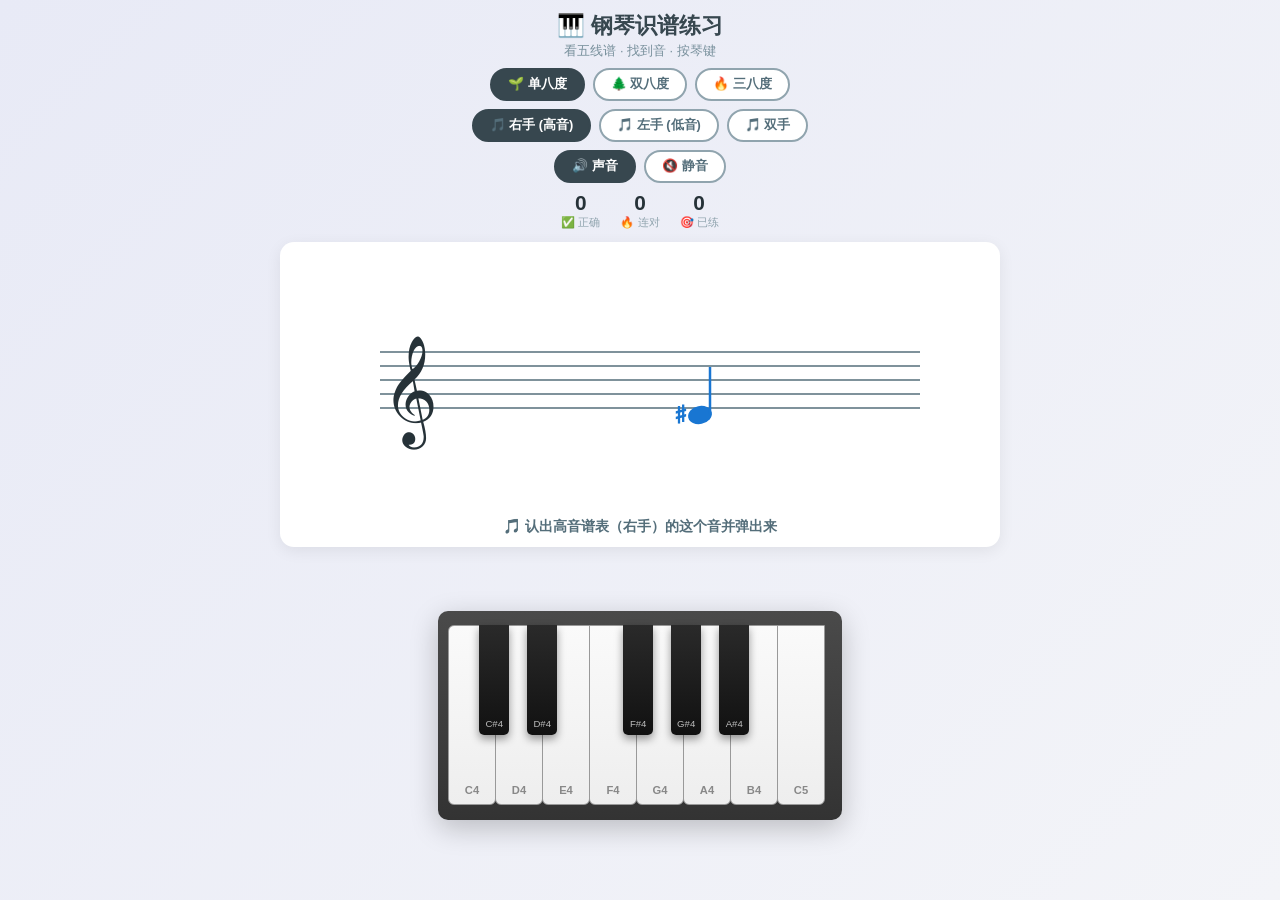
==== index.html @ 2fe7786b "第一版本" ====
<!DOCTYPE html>
<html lang="zh-CN">
<head>
<meta charset="UTF-8">
<meta name="viewport" content="width=device-width, initial-scale=1.0">
<title>🎹 钢琴识谱练习</title>
<link rel="stylesheet" href="css/style.css">
</head>
<body>

<h1>🎹 钢琴识谱练习</h1>
<p class="sub">看五线谱 · 找到音 · 按琴键</p>

<!-- 难度切换 (Difficulty control) -->
<div class="rb" id="DiffBox">
  <button data-d="easy" class="on">🌱 单八度</button>
  <button data-d="med">🌲 双八度</button>
  <button data-d="hard">🔥 三八度</button>
</div>

<!-- 菜单切换 (Modules control) -->
<div class="rb" id="RB">
  <button data-r="rh" class="on">🎵 右手 (高音)</button>
  <button data-r="lh">🎵 左手 (低音)</button>
  <button data-r="both">🎵 双手</button>
</div>

<!-- 声音开关 (Sound control) -->
<div class="rb" id="SoundBox">
  <button data-s="on" class="on">🔊 声音</button>
  <button data-s="off">🔇 静音</button>
</div>

<!-- 分数面板 (Score board) -->
<div class="sc">
  <div><div class="v" id="sOk">0</div><div class="l">✅ 正确</div></div>
  <div><div class="v" id="sSt">0</div><div class="l">🔥 连对</div></div>
  <div><div class="v" id="sAl">0</div><div class="l">🎯 已练</div></div>
</div>

<!-- 乐谱显示区域 (Score drawing area) -->
<div class="sb">
  <canvas id="S"></canvas>
  <div class="hint" id="hint">🎵 点击琴键开始</div>
</div>

<!-- 通知信息 (Feedback message) -->
<div class="fb" id="fb"></div>

<!-- 钢琴键盘模块 (Piano keyboard render area) -->
<div class="pw"><div class="piano" id="PI"></div></div>

<!-- 此处采用纯标签按顺序导入的方式保证可在 file:// 下运行。 -->
<script src="js/config.js"></script>
<script src="js/audio.js"></script>
<script src="js/staff.js"></script>
<script src="js/piano.js"></script>
<script src="js/game.js"></script>
<script src="js/main.js"></script>

</body>
</html>
---- css/style.css ----
* { margin: 0; padding: 0; box-sizing: border-box; }
body {
  font-family: -apple-system, "PingFang SC", "Microsoft YaHei", sans-serif;
  background: linear-gradient(135deg, #e8eaf6, #f3f4f8);
  min-height: 100vh;
  display: flex;
  flex-direction: column;
  align-items: center;
  padding: 10px 5px;
  color: #37474f;
}
h1 { font-size: 1.4rem; margin-bottom: 2px; }
.sub { color: #78909c; font-size: 0.8rem; margin-bottom: 8px; }
.rb { display: flex; gap: 8px; margin-bottom: 8px; flex-wrap: wrap; justify-content: center; }
.rb button {
  padding: 6px 16px; border: 2px solid #90a4ae; background: #fff; border-radius: 20px;
  cursor: pointer; font-size: 0.8rem; color: #546e7a; transition: 0.2s; font-weight: bold;
}
.rb button:hover { background: #eceff1; }
.rb button.on { background: #37474f; color: #fff; border-color: #37474f; }
.sc { display: flex; gap: 20px; margin-bottom: 12px; flex-wrap: wrap; }
.sc div { text-align: center; }
.sc .v { font-size: 1.3rem; font-weight: 700; color: #263238; }
.sc .l { font-size: 0.7rem; color: #90a4ae; }
.sb {
  background: #fff; border-radius: 14px; padding: 10px;
  box-shadow: 0 4px 16px rgba(0,0,0,0.07); margin-bottom: 12px;
  width: 100%; max-width: 720px;
  display: flex; flex-direction: column; align-items: center;
}
canvas#S {
  display: block; width: 100%; max-width: 600px; height: auto; aspect-ratio: 60/26;
  border-radius: 8px; margin: 0 auto;
}
.hint { text-align: center; font-size: 0.9rem; color: #546e7a; margin-top: 5px; font-weight: 600; min-height: 20px; }
.fb {
  height: 40px; display: flex; align-items: center; justify-content: center;
  margin-bottom: 12px; font-size: 0.95rem; font-weight: 600; border-radius: 8px; transition: 0.3s; min-width: 250px;
}
.fb.ok { background: #e8f5e9; color: #2e7d32; animation: pop 0.3s; }
.fb.no { background: #fce4ec; color: #c62828; animation: shk 0.4s; }
@keyframes pop { 0% { transform: scale(0.93) } 50% { transform: scale(1.04) } 100% { transform: scale(1) } }
@keyframes shk { 0%,100% { transform: translateX(0) } 25% { transform: translateX(-6px) } 75% { transform: translateX(6px) } }
.pw {
  background: linear-gradient(180deg, #4a4a4a, #333); border-radius: 10px;
  padding: 14px 10px 10px; box-shadow: 0 8px 28px rgba(0,0,0,0.22);
  overflow-x: auto; max-width: 100%; -webkit-overflow-scrolling: touch;
}
.piano { position: relative; display: inline-block; user-select: none; white-space: nowrap; padding-bottom: 5px;}
.wk {
  display: inline-block; width: 48px; height: 180px;
  background: linear-gradient(180deg, #fafafa, #eee);
  border: 1px solid #999; border-radius: 0 0 6px 6px;
  cursor: pointer; position: relative; z-index: 1; vertical-align: top; margin-right: -1px;
}
.wk:first-child { border-radius: 6px 0 6px 6px; }
.wk:last-child { border-radius: 0 6px 6px 6px; }
.wk:hover { background: linear-gradient(180deg, #f0f0f0, #ddd); }
.wk:active { background: linear-gradient(180deg, #ddd, #ccc); }
.wk .lb {
  position: absolute; bottom: 8px; left: 0; right: 0; text-align: center;
  font-size: 0.7rem; color: #888; font-weight: 600; pointer-events: none;
}
.bk {
  position: absolute; width: 30px; height: 110px;
  background: linear-gradient(180deg, #2a2a2a, #111);
  border-radius: 0 0 5px 5px; cursor: pointer; z-index: 2;
  box-shadow: 0 4px 8px rgba(0,0,0,0.4);
}
.bk:hover { background: linear-gradient(180deg, #3a3a3a, #222); }
.bk:active { height: 108px; }
.bk .lb {
  position: absolute; bottom: 6px; left: 0; right: 0; text-align: center;
  font-size: 0.6rem; color: #bbb; font-weight: 500; pointer-events: none;
}
.wk.ch { background: linear-gradient(180deg, #c8e6c9, #a5d6a7) !important; border-color: #66bb6a !important; }
.wk.wh { background: linear-gradient(180deg, #ffcdd2, #ef9a9a) !important; border-color: #ef5350 !important; }
.bk.ch { background: linear-gradient(180deg, #388e3c, #2e7d32) !important; }
.bk.wh { background: linear-gradient(180deg, #b71c1c, #8e0000) !important; }
.kd { pointer-events: none; }
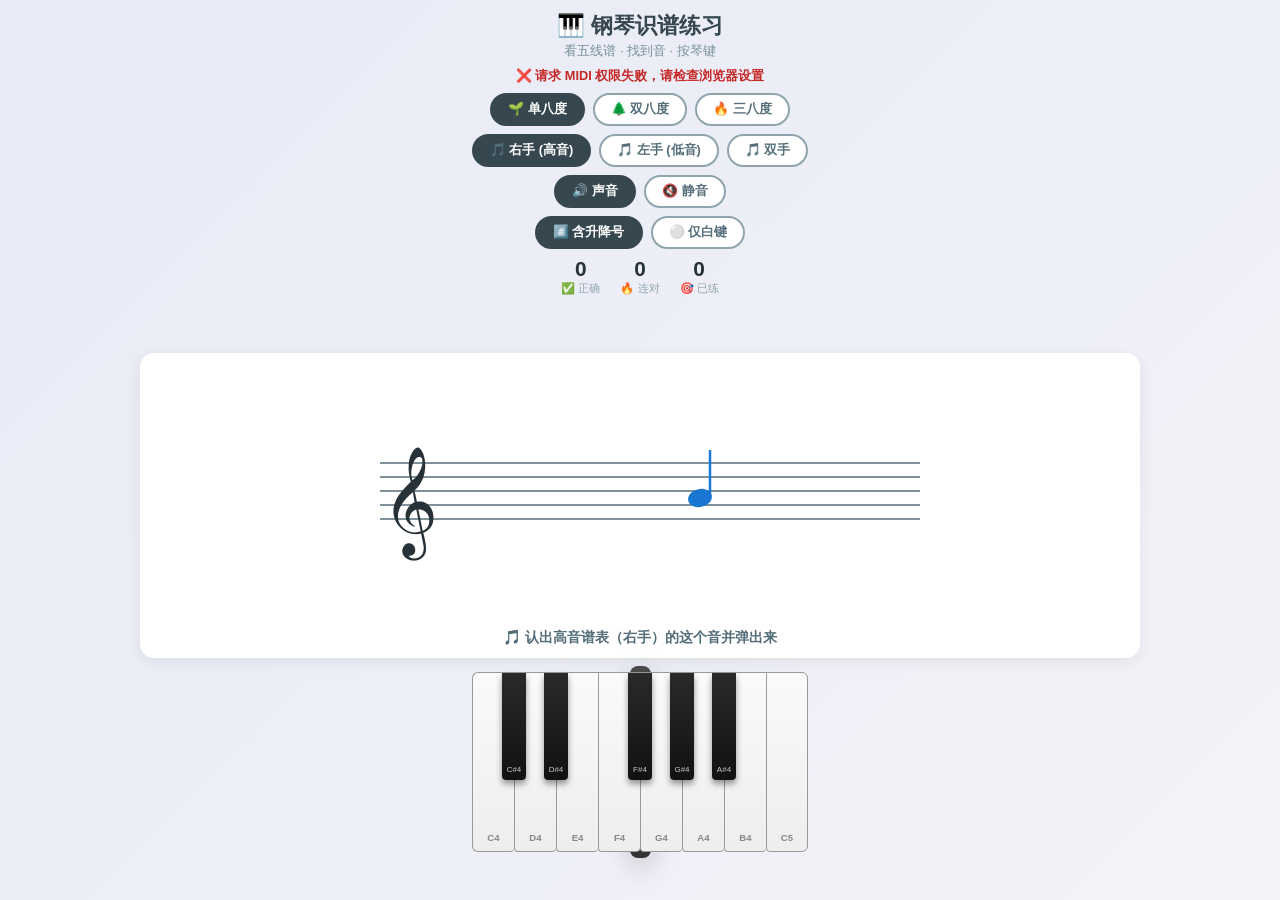
==== commit 5c4d3daa: "ok ok" ====
--- a/index.html
+++ b/index.html
@@ -2,57 +2,67 @@
 <html lang="zh-CN">
 <head>
 <meta charset="UTF-8">
-<meta name="viewport" content="width=device-width, initial-scale=1.0">
+<meta name="viewport" content="width=device-width, initial-scale=1.0, maximum-scale=1.0, user-scalable=no">
 <title>🎹 钢琴识谱练习</title>
 <link rel="stylesheet" href="css/style.css">
 </head>
 <body>
 
-<h1>🎹 钢琴识谱练习</h1>
-<p class="sub">看五线谱 · 找到音 · 按琴键</p>
+<button id="ToggleMenuBtn">⚙️设置项</button>
 
-<!-- 难度切换 (Difficulty control) -->
-<div class="rb" id="DiffBox">
-  <button data-d="easy" class="on">🌱 单八度</button>
-  <button data-d="med">🌲 双八度</button>
-  <button data-d="hard">🔥 三八度</button>
+<div class="controls" id="ControlsMenu">
+  <h1>🎹 钢琴识谱练习</h1>
+  <p class="sub">看五线谱 · 找到音 · 按琴键</p>
+
+  <div id="midiStatus">🎹 等待 MIDI 设备连接...</div>
+
+  <div class="rb" id="DiffBox">
+    <button data-d="easy" class="on">🌱 单八度</button>
+    <button data-d="med">🌲 双八度</button>
+    <button data-d="hard">🔥 三八度</button>
+  </div>
+
+  <div class="rb" id="RB">
+    <button data-r="rh" class="on">🎵 右手 (高音)</button>
+    <button data-r="lh">🎵 左手 (低音)</button>
+    <button data-r="both">🎵 双手</button>
+  </div>
+
+  <div class="rb" id="SoundBox">
+    <button data-s="on" class="on">🔊 声音</button>
+    <button data-s="off">🔇 静音</button>
+  </div>
+
+  <div class="rb" id="AccidBox">
+    <button data-a="on" class="on">#️⃣ 含升降号</button>
+    <button data-a="off">⚪ 仅白键</button>
+  </div>
+
+  <div class="sc">
+    <div><div class="v" id="sOk">0</div><div class="l">✅ 正确</div></div>
+    <div><div class="v" id="sSt">0</div><div class="l">🔥 连对</div></div>
+    <div><div class="v" id="sAl">0</div><div class="l">🎯 已练</div></div>
+  </div>
+  
+  <button id="CloseMenuBtn" class="close-menu">⬅️ 隐藏面板</button>
 </div>
 
-<!-- 菜单切换 (Modules control) -->
-<div class="rb" id="RB">
-  <button data-r="rh" class="on">🎵 右手 (高音)</button>
-  <button data-r="lh">🎵 左手 (低音)</button>
-  <button data-r="both">🎵 双手</button>
+<div class="main-area">
+  <div class="fb" id="fb"></div>
+
+  <div class="sb">
+    <canvas id="S"></canvas>
+    <div class="hint" id="hint">🎵 点击琴键开始</div>
+  </div>
+
+  <div class="pw">
+    <div class="piano" id="PI"></div>
+  </div>
 </div>
 
-<!-- 声音开关 (Sound control) -->
-<div class="rb" id="SoundBox">
-  <button data-s="on" class="on">🔊 声音</button>
-  <button data-s="off">🔇 静音</button>
-</div>
-
-<!-- 分数面板 (Score board) -->
-<div class="sc">
-  <div><div class="v" id="sOk">0</div><div class="l">✅ 正确</div></div>
-  <div><div class="v" id="sSt">0</div><div class="l">🔥 连对</div></div>
-  <div><div class="v" id="sAl">0</div><div class="l">🎯 已练</div></div>
-</div>
-
-<!-- 乐谱显示区域 (Score drawing area) -->
-<div class="sb">
-  <canvas id="S"></canvas>
-  <div class="hint" id="hint">🎵 点击琴键开始</div>
-</div>
-
-<!-- 通知信息 (Feedback message) -->
-<div class="fb" id="fb"></div>
-
-<!-- 钢琴键盘模块 (Piano keyboard render area) -->
-<div class="pw"><div class="piano" id="PI"></div></div>
-
-<!-- 此处采用纯标签按顺序导入的方式保证可在 file:// 下运行。 -->
 <script src="js/config.js"></script>
 <script src="js/audio.js"></script>
+<script src="js/midi.js"></script>
 <script src="js/staff.js"></script>
 <script src="js/piano.js"></script>
 <script src="js/game.js"></script>
--- a/css/style.css
+++ b/css/style.css
@@ -8,9 +8,18 @@
   align-items: center;
   padding: 10px 5px;
   color: #37474f;
+  touch-action: pan-y;
 }
+
+#ToggleMenuBtn, .close-menu { display: none; }
+
+.controls { width: 100%; display: flex; flex-direction: column; align-items: center; max-width: 600px; margin-bottom: 5px; }
+.main-area { width: 100%; display: flex; flex-direction: column; align-items: center; flex: 1; max-width: 1000px; }
+
 h1 { font-size: 1.4rem; margin-bottom: 2px; }
 .sub { color: #78909c; font-size: 0.8rem; margin-bottom: 8px; }
+#midiStatus { text-align: center; font-size: 0.8rem; font-weight: bold; margin-bottom: 8px; color: #546e7a; }
+
 .rb { display: flex; gap: 8px; margin-bottom: 8px; flex-wrap: wrap; justify-content: center; }
 .rb button {
   padding: 6px 16px; border: 2px solid #90a4ae; background: #fff; border-radius: 20px;
@@ -18,63 +27,125 @@
 }
 .rb button:hover { background: #eceff1; }
 .rb button.on { background: #37474f; color: #fff; border-color: #37474f; }
-.sc { display: flex; gap: 20px; margin-bottom: 12px; flex-wrap: wrap; }
+
+.sc { display: flex; gap: 20px; margin-bottom: 8px; flex-wrap: wrap; justify-content: center; }
 .sc div { text-align: center; }
 .sc .v { font-size: 1.3rem; font-weight: 700; color: #263238; }
 .sc .l { font-size: 0.7rem; color: #90a4ae; }
-.sb {
-  background: #fff; border-radius: 14px; padding: 10px;
-  box-shadow: 0 4px 16px rgba(0,0,0,0.07); margin-bottom: 12px;
-  width: 100%; max-width: 720px;
-  display: flex; flex-direction: column; align-items: center;
-}
-canvas#S {
-  display: block; width: 100%; max-width: 600px; height: auto; aspect-ratio: 60/26;
-  border-radius: 8px; margin: 0 auto;
-}
-.hint { text-align: center; font-size: 0.9rem; color: #546e7a; margin-top: 5px; font-weight: 600; min-height: 20px; }
+
 .fb {
-  height: 40px; display: flex; align-items: center; justify-content: center;
-  margin-bottom: 12px; font-size: 0.95rem; font-weight: 600; border-radius: 8px; transition: 0.3s; min-width: 250px;
+  height: 36px; display: flex; align-items: center; justify-content: center;
+  margin-bottom: 8px; font-size: 0.95rem; font-weight: 600; border-radius: 8px; transition: 0.3s; width: 100%; min-width: 250px; text-align: center;
 }
 .fb.ok { background: #e8f5e9; color: #2e7d32; animation: pop 0.3s; }
 .fb.no { background: #fce4ec; color: #c62828; animation: shk 0.4s; }
-@keyframes pop { 0% { transform: scale(0.93) } 50% { transform: scale(1.04) } 100% { transform: scale(1) } }
-@keyframes shk { 0%,100% { transform: translateX(0) } 25% { transform: translateX(-6px) } 75% { transform: translateX(6px) } }
+
+.sb {
+  background: #fff; border-radius: 14px; padding: 10px;
+  box-shadow: 0 4px 16px rgba(0,0,0,0.07); margin-bottom: 8px;
+  width: 100%; display: flex; flex-direction: column; align-items: center;
+}
+canvas#S {
+  display: block; width: 100%; max-width: 600px; height: auto; max-height: 100%; aspect-ratio: 60/26;
+  border-radius: 8px; margin: 0 auto; object-fit: contain;
+}
+.hint { text-align: center; font-size: 0.9rem; color: #546e7a; margin-top: 5px; font-weight: 600; min-height: 20px; }
+
+/* Piano Container */
 .pw {
-  background: linear-gradient(180deg, #4a4a4a, #333); border-radius: 10px;
-  padding: 14px 10px 10px; box-shadow: 0 8px 28px rgba(0,0,0,0.22);
-  overflow-x: auto; max-width: 100%; -webkit-overflow-scrolling: touch;
+  background: linear-gradient(180deg, #4a4a4a, #333); border-radius: 8px;
+  padding: 6px 6px 6px 6px; box-shadow: 0 8px 28px rgba(0,0,0,0.22);
+  width: fit-content; max-width: calc(100% - 10px); margin: 0 auto;
 }
-.piano { position: relative; display: inline-block; user-select: none; white-space: nowrap; padding-bottom: 5px;}
+
+/* 琴键绝对完美自适应弹性布局，无需JS测量，不会溢出，绝不滚动 */
+.piano { 
+  display: flex; 
+  width: 100%; 
+  justify-content: center; /* 允许按键总宽度不足时剧中，而非散开 */
+  user-select: none;
+}
+
 .wk {
-  display: inline-block; width: 48px; height: 180px;
+  flex: 0 0 42px; /* ★致命修复★：固定宽度，为 fit-content 容器提供真实的物理宽度支撑 */
+  height: 180px;
   background: linear-gradient(180deg, #fafafa, #eee);
-  border: 1px solid #999; border-radius: 0 0 6px 6px;
-  cursor: pointer; position: relative; z-index: 1; vertical-align: top; margin-right: -1px;
+  border: 1px solid #999; border-right: none; border-radius: 0 0 4px 4px;
+  cursor: pointer; position: relative; 
+  /* 取消了 z-index: 1; 防止黑键被下一个白键遮盖切断的一半！ */
+  touch-action: none; 
 }
-.wk:first-child { border-radius: 6px 0 6px 6px; }
-.wk:last-child { border-radius: 0 6px 6px 6px; }
+.wk:first-child { border-top-left-radius: 6px; border-bottom-left-radius: 6px; }
+.wk:last-child { border-right: 1px solid #999; border-top-right-radius: 6px; border-bottom-right-radius: 6px; }
 .wk:hover { background: linear-gradient(180deg, #f0f0f0, #ddd); }
 .wk:active { background: linear-gradient(180deg, #ddd, #ccc); }
+
 .wk .lb {
   position: absolute; bottom: 8px; left: 0; right: 0; text-align: center;
-  font-size: 0.7rem; color: #888; font-weight: 600; pointer-events: none;
+  font-size: 0.6rem; color: #888; font-weight: 600; pointer-events: none;
 }
+
+/* 黑键挂载于其属的白键内 */
 .bk {
-  position: absolute; width: 30px; height: 110px;
+  position: absolute; 
+  left: 70%; /* 在白键右侧偏出跨越 */
+  top: 0;
+  width: 60%; /* 理想的黑键相对比例 */
+  height: 60%;
   background: linear-gradient(180deg, #2a2a2a, #111);
-  border-radius: 0 0 5px 5px; cursor: pointer; z-index: 2;
-  box-shadow: 0 4px 8px rgba(0,0,0,0.4);
+  border-radius: 0 0 4px 4px; cursor: pointer; z-index: 2;
+  box-shadow: 0 4px 6px rgba(0,0,0,0.4);
+  touch-action: none; 
 }
 .bk:hover { background: linear-gradient(180deg, #3a3a3a, #222); }
-.bk:active { height: 108px; }
+.bk:active { height: 58%; }
 .bk .lb {
   position: absolute; bottom: 6px; left: 0; right: 0; text-align: center;
-  font-size: 0.6rem; color: #bbb; font-weight: 500; pointer-events: none;
+  font-size: 0.5rem; color: #ccc; font-weight: 500; pointer-events: none;
 }
+
 .wk.ch { background: linear-gradient(180deg, #c8e6c9, #a5d6a7) !important; border-color: #66bb6a !important; }
 .wk.wh { background: linear-gradient(180deg, #ffcdd2, #ef9a9a) !important; border-color: #ef5350 !important; }
 .bk.ch { background: linear-gradient(180deg, #388e3c, #2e7d32) !important; }
 .bk.wh { background: linear-gradient(180deg, #b71c1c, #8e0000) !important; }
 .kd { pointer-events: none; }
+
+@keyframes pop { 0% { transform: scale(0.93) } 50% { transform: scale(1.04) } 100% { transform: scale(1) } }
+@keyframes shk { 0%,100% { transform: translateX(0) } 25% { transform: translateX(-6px) } 75% { transform: translateX(6px) } }
+
+/* === 横屏特殊优化模式：绝对专注，隐藏多余控件 === */
+@media (max-height: 500px) and (orientation: landscape) {
+  body { padding: 0; }
+  
+  /* 在屏幕左上角唤出手柄 */
+  #ToggleMenuBtn {
+    display: block; position: fixed; top: 10px; right: 10px; z-index: 100;
+    padding: 8px 12px; background: rgba(55,71,79, 0.8); color: #fff; border-radius: 8px; border: none; font-weight: bold;
+    backdrop-filter: blur(4px); box-shadow: 0 2px 8px rgba(0,0,0,0.3);
+  }
+  
+  .close-menu {
+    display: inline-block; padding: 10px 24px; font-size: 1.1rem; border: none; background: #c62828; color: white; border-radius: 8px; margin-top: 10px; cursor: pointer;
+  }
+  
+  /* 唤出的面板覆盖全屏居中显示 */
+  .controls {
+    position: fixed; inset: 0; background: rgba(255,255,255,0.92); z-index: 110;
+    flex-direction: column; justify-content: center; align-items: center; max-width: none;
+    display: none; /* 默认隐藏 */
+  }
+  .controls.open { display: flex; }
+  
+  /* 主体拉伸至充满当前微小垂直屏幕 */
+  .main-area { flex-direction: column; justify-content: space-between; height: 100vh; overflow: hidden; max-width: none; }
+  .fb { height: 20px; font-size: 0.75rem; margin-bottom: 2px; order: -1; }
+  .sb { flex: 1; min-height: 0; margin-bottom: 0px; padding: 2px; border-radius: 0; box-shadow: none; background: none; }
+  canvas#S { max-height: 100%; aspect-ratio: auto; } 
+  .hint { font-size: 0.75rem; margin-top: 2px; }
+
+  /* 键盘占屏幕一半高度，去掉深色壳子背景，保持原本修长比例 */
+  .pw { padding: 0; border-radius: 0; background: transparent; box-shadow: none; height: 48vh; display: flex; width: fit-content; margin: 0 auto; }
+  .piano { height: 100%; flex: none; justify-content: center; } 
+  .wk { height: 100%; flex: 0 0 34px; border-radius: 0 0 5px 5px; } 
+  .wk:last-child { border-right: 1px solid #999; }
+}
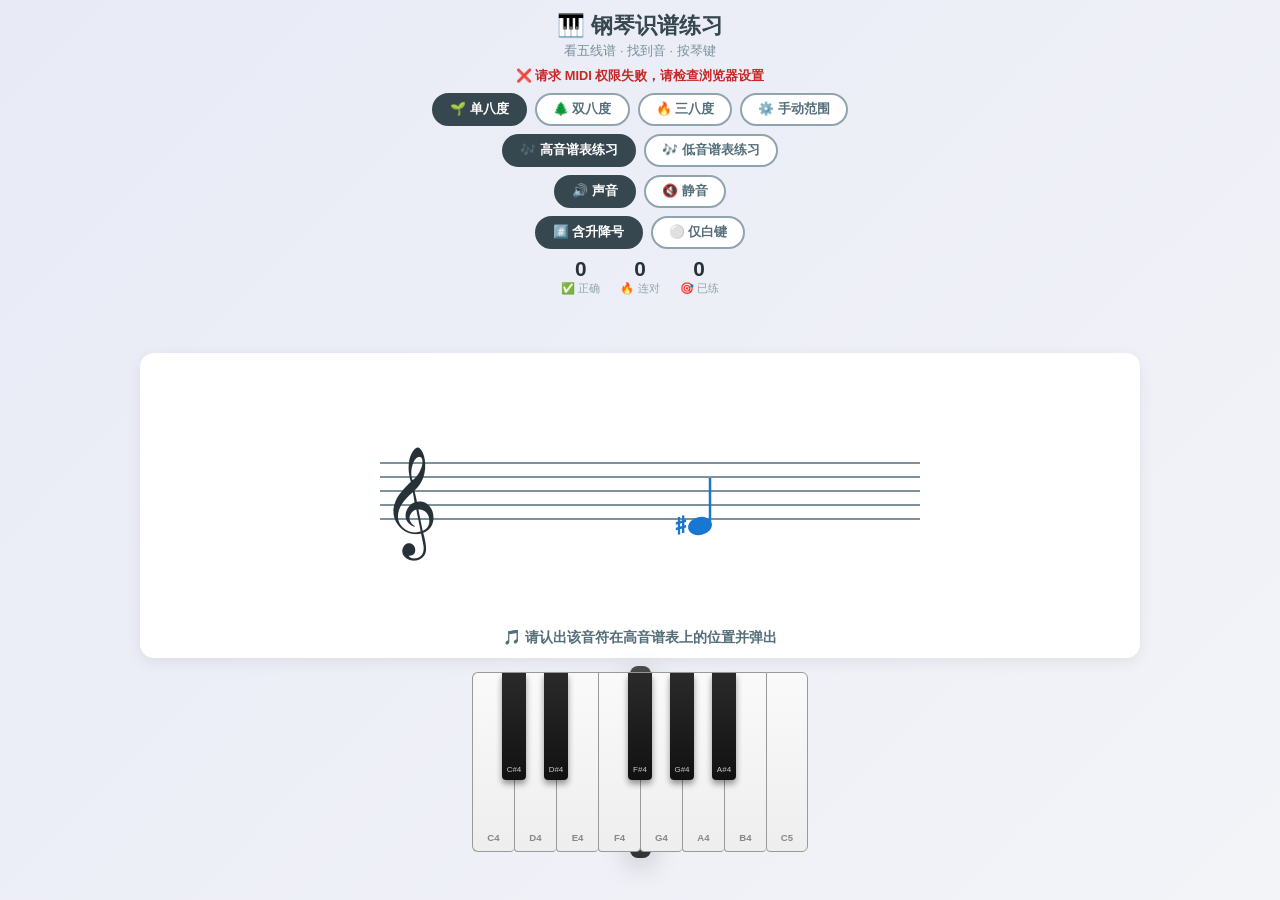
==== commit fe9320c5: "我待会儿" ====
--- a/index.html
+++ b/index.html
@@ -20,12 +20,19 @@
     <button data-d="easy" class="on">🌱 单八度</button>
     <button data-d="med">🌲 双八度</button>
     <button data-d="hard">🔥 三八度</button>
+    <button data-d="custom">⚙️ 手动范围</button>
+  </div>
+
+  <div id="CustomRangeUI" style="display: none; gap: 10px; margin-bottom: 10px; align-items: center; background: #fff; padding: 10px; border-radius: 10px; box-shadow: 0 2px 8px rgba(0,0,0,0.05);">
+    <span style="font-size: 0.8rem; font-weight: bold; color: #546e7a;">起始音:</span>
+    <select id="startNote" style="padding: 4px; border-radius: 4px; border: 1px solid #90a4ae;"></select>
+    <span style="font-size: 0.8rem; font-weight: bold; color: #546e7a;">结束音:</span>
+    <select id="endNote" style="padding: 4px; border-radius: 4px; border: 1px solid #90a4ae;"></select>
   </div>
 
   <div class="rb" id="RB">
-    <button data-r="rh" class="on">🎵 右手 (高音)</button>
-    <button data-r="lh">🎵 左手 (低音)</button>
-    <button data-r="both">🎵 双手</button>
+    <button data-r="rh" class="on">🎶 高音谱表练习</button>
+    <button data-r="lh">🎶 低音谱表练习</button>
   </div>
 
   <div class="rb" id="SoundBox">
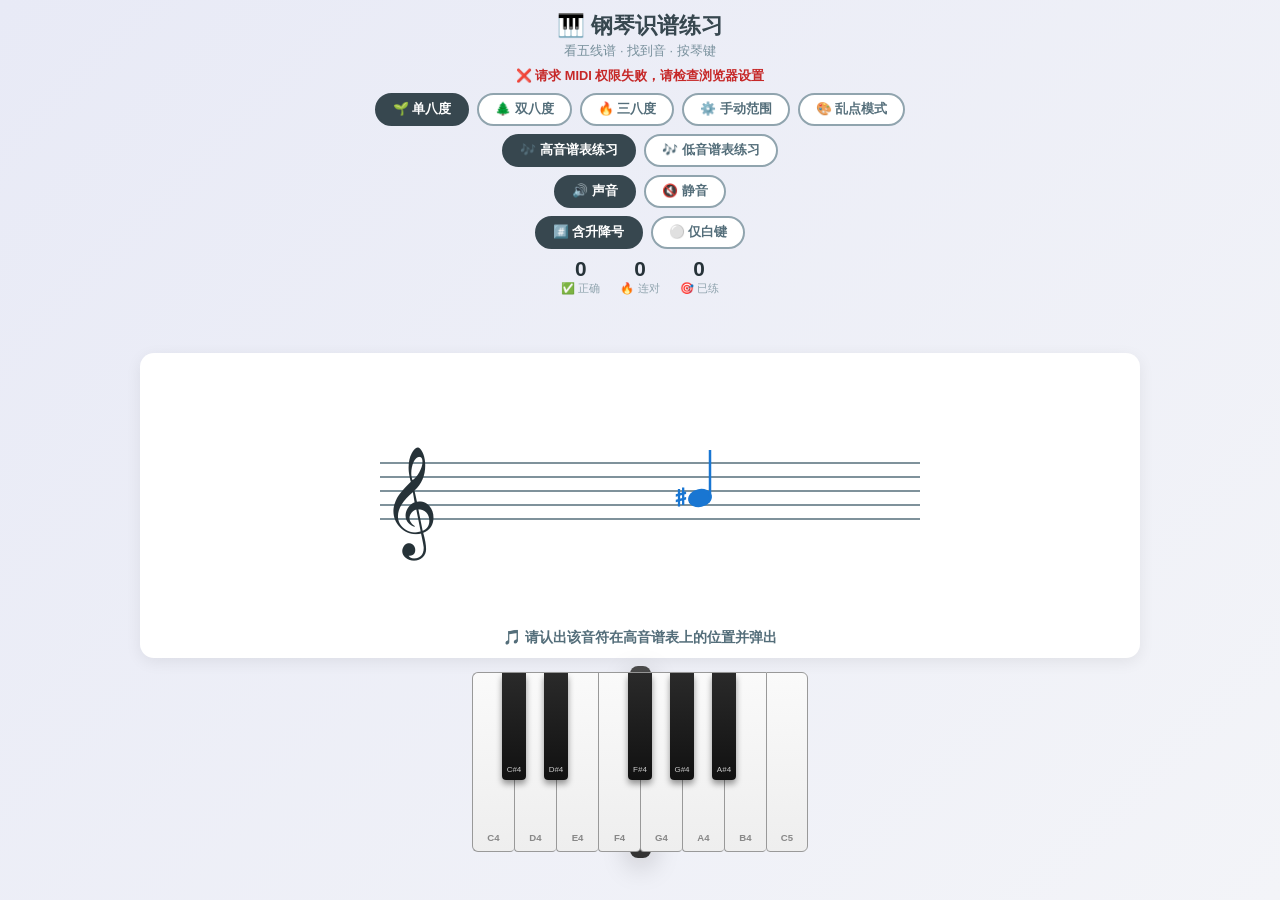
==== commit 5d0424cc: "bug 修复" ====
--- a/index.html
+++ b/index.html
@@ -21,6 +21,7 @@
     <button data-d="med">🌲 双八度</button>
     <button data-d="hard">🔥 三八度</button>
     <button data-d="custom">⚙️ 手动范围</button>
+    <button data-d="free">🎨 乱点模式</button>
   </div>
 
   <div id="CustomRangeUI" style="display: none; gap: 10px; margin-bottom: 10px; align-items: center; background: #fff; padding: 10px; border-radius: 10px; box-shadow: 0 2px 8px rgba(0,0,0,0.05);">
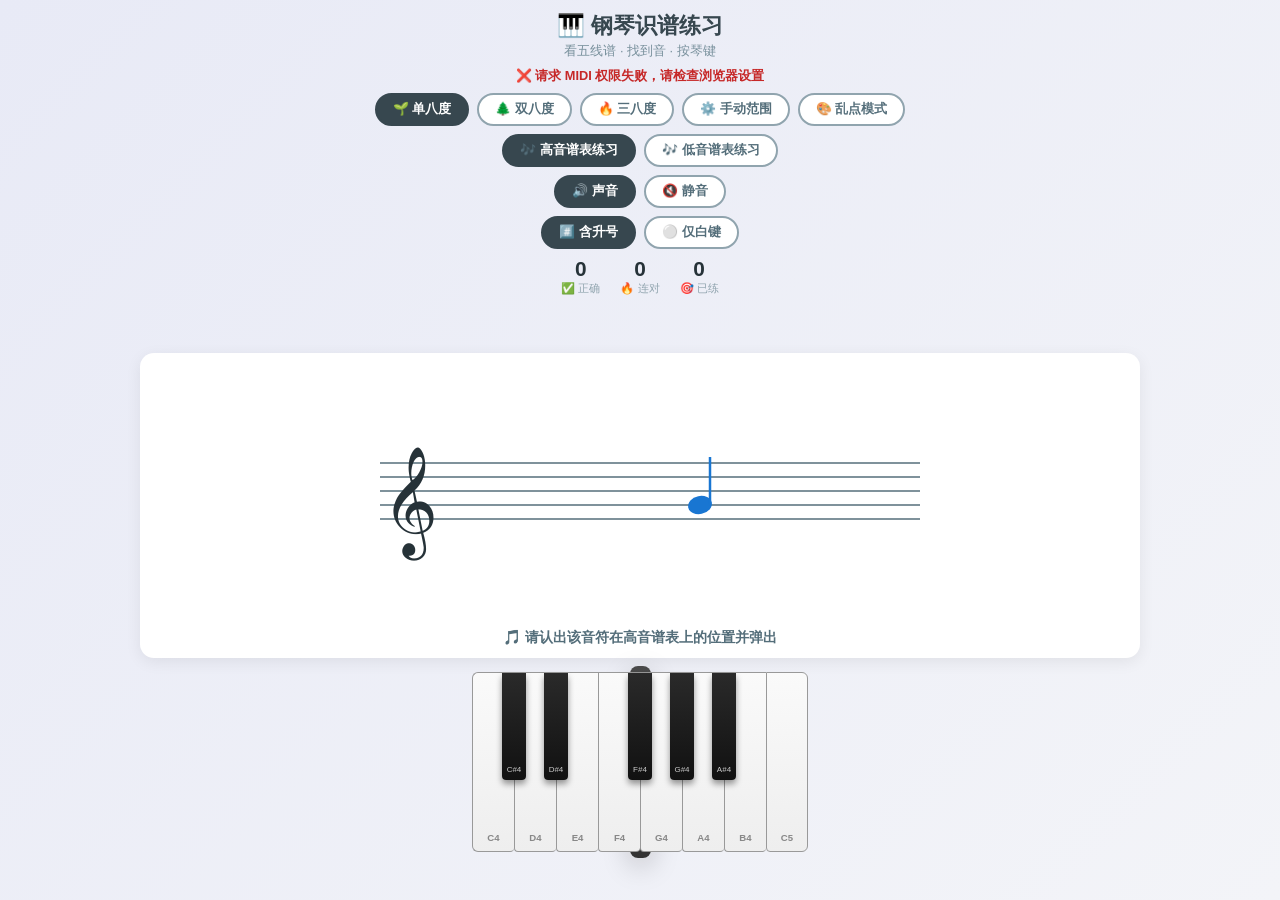
==== commit ef2a0676: "把生姜号给弄好" ====
--- a/index.html
+++ b/index.html
@@ -42,7 +42,7 @@
   </div>
 
   <div class="rb" id="AccidBox">
-    <button data-a="on" class="on">#️⃣ 含升降号</button>
+    <button data-a="on" class="on">#️⃣ 含升号</button>
     <button data-a="off">⚪ 仅白键</button>
   </div>
 
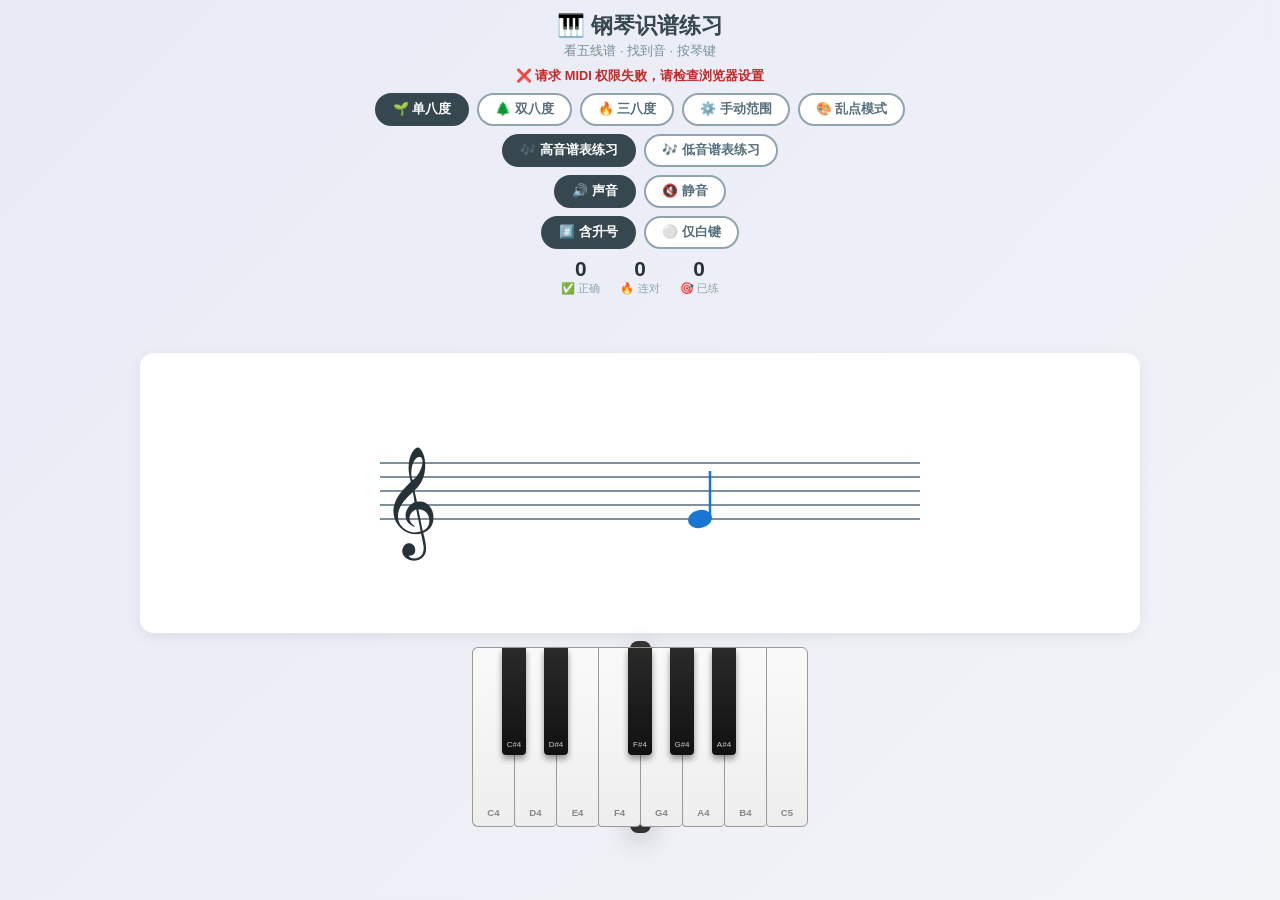
==== commit 898988ad: "没想到我还是古法编程了一下这几个 bug 它确实一直改不动很难受" ====
--- a/index.html
+++ b/index.html
@@ -1,80 +1,93 @@
 <!DOCTYPE html>
 <html lang="zh-CN">
+
 <head>
-<meta charset="UTF-8">
-<meta name="viewport" content="width=device-width, initial-scale=1.0, maximum-scale=1.0, user-scalable=no">
-<title>🎹 钢琴识谱练习</title>
-<link rel="stylesheet" href="css/style.css">
+  <meta charset="UTF-8">
+  <meta name="viewport" content="width=device-width, initial-scale=1.0, maximum-scale=1.0, user-scalable=no">
+  <title>🎹 钢琴识谱练习</title>
+  <link rel="stylesheet" href="css/style.css">
 </head>
+
 <body>
 
-<button id="ToggleMenuBtn">⚙️设置项</button>
+  <button id="ToggleMenuBtn">⚙️设置项</button>
 
-<div class="controls" id="ControlsMenu">
-  <h1>🎹 钢琴识谱练习</h1>
-  <p class="sub">看五线谱 · 找到音 · 按琴键</p>
+  <div class="controls" id="ControlsMenu">
+    <h1>🎹 钢琴识谱练习</h1>
+    <p class="sub">看五线谱 · 找到音 · 按琴键</p>
 
-  <div id="midiStatus">🎹 等待 MIDI 设备连接...</div>
+    <div id="midiStatus">🎹 等待 MIDI 设备连接...</div>
 
-  <div class="rb" id="DiffBox">
-    <button data-d="easy" class="on">🌱 单八度</button>
-    <button data-d="med">🌲 双八度</button>
-    <button data-d="hard">🔥 三八度</button>
-    <button data-d="custom">⚙️ 手动范围</button>
-    <button data-d="free">🎨 乱点模式</button>
+    <div class="rb" id="DiffBox">
+      <button data-d="easy" class="on">🌱 单八度</button>
+      <button data-d="med">🌲 双八度</button>
+      <button data-d="hard">🔥 三八度</button>
+      <button data-d="custom">⚙️ 手动范围</button>
+      <button data-d="free">🎨 乱点模式</button>
+    </div>
+
+    <div id="CustomRangeUI"
+      style="display: none; gap: 10px; margin-bottom: 10px; align-items: center; background: #fff; padding: 10px; border-radius: 10px; box-shadow: 0 2px 8px rgba(0,0,0,0.05);">
+      <span style="font-size: 0.8rem; font-weight: bold; color: #546e7a;">起始音:</span>
+      <select id="startNote" style="padding: 4px; border-radius: 4px; border: 1px solid #90a4ae;"></select>
+      <span style="font-size: 0.8rem; font-weight: bold; color: #546e7a;">结束音:</span>
+      <select id="endNote" style="padding: 4px; border-radius: 4px; border: 1px solid #90a4ae;"></select>
+    </div>
+
+    <div class="rb" id="RB">
+      <button data-r="rh" class="on">🎶 高音谱表练习</button>
+      <button data-r="lh">🎶 低音谱表练习</button>
+    </div>
+
+    <div class="rb" id="SoundBox">
+      <button data-s="on" class="on">🔊 声音</button>
+      <button data-s="off">🔇 静音</button>
+    </div>
+
+    <div class="rb" id="AccidBox">
+      <button data-a="on" class="on">#️⃣ 含升号</button>
+      <button data-a="off">⚪ 仅白键</button>
+    </div>
+
+    <div class="sc">
+      <div>
+        <div class="v" id="sOk">0</div>
+        <div class="l">✅ 正确</div>
+      </div>
+      <div>
+        <div class="v" id="sSt">0</div>
+        <div class="l">🔥 连对</div>
+      </div>
+      <div>
+        <div class="v" id="sAl">0</div>
+        <div class="l">🎯 已练</div>
+      </div>
+    </div>
+
+    <button id="CloseMenuBtn" class="close-menu">⬅️ 隐藏面板</button>
   </div>
 
-  <div id="CustomRangeUI" style="display: none; gap: 10px; margin-bottom: 10px; align-items: center; background: #fff; padding: 10px; border-radius: 10px; box-shadow: 0 2px 8px rgba(0,0,0,0.05);">
-    <span style="font-size: 0.8rem; font-weight: bold; color: #546e7a;">起始音:</span>
-    <select id="startNote" style="padding: 4px; border-radius: 4px; border: 1px solid #90a4ae;"></select>
-    <span style="font-size: 0.8rem; font-weight: bold; color: #546e7a;">结束音:</span>
-    <select id="endNote" style="padding: 4px; border-radius: 4px; border: 1px solid #90a4ae;"></select>
+  <div class="main-area">
+    <div class="fb" id="fb"></div>
+
+    <div class="sb">
+      <canvas id="S"></canvas>
+      <!-- <div class="hint" id="hint">🎵 点击琴键开始</div> -->
+    </div>
+
+    <div class="pw">
+      <div class="piano" id="PI"></div>
+    </div>
   </div>
 
-  <div class="rb" id="RB">
-    <button data-r="rh" class="on">🎶 高音谱表练习</button>
-    <button data-r="lh">🎶 低音谱表练习</button>
-  </div>
-
-  <div class="rb" id="SoundBox">
-    <button data-s="on" class="on">🔊 声音</button>
-    <button data-s="off">🔇 静音</button>
-  </div>
-
-  <div class="rb" id="AccidBox">
-    <button data-a="on" class="on">#️⃣ 含升号</button>
-    <button data-a="off">⚪ 仅白键</button>
-  </div>
-
-  <div class="sc">
-    <div><div class="v" id="sOk">0</div><div class="l">✅ 正确</div></div>
-    <div><div class="v" id="sSt">0</div><div class="l">🔥 连对</div></div>
-    <div><div class="v" id="sAl">0</div><div class="l">🎯 已练</div></div>
-  </div>
-  
-  <button id="CloseMenuBtn" class="close-menu">⬅️ 隐藏面板</button>
-</div>
-
-<div class="main-area">
-  <div class="fb" id="fb"></div>
-
-  <div class="sb">
-    <canvas id="S"></canvas>
-    <div class="hint" id="hint">🎵 点击琴键开始</div>
-  </div>
-
-  <div class="pw">
-    <div class="piano" id="PI"></div>
-  </div>
-</div>
-
-<script src="js/config.js"></script>
-<script src="js/audio.js"></script>
-<script src="js/midi.js"></script>
-<script src="js/staff.js"></script>
-<script src="js/piano.js"></script>
-<script src="js/game.js"></script>
-<script src="js/main.js"></script>
+  <script src="js/config.js"></script>
+  <script src="js/audio.js"></script>
+  <script src="js/midi.js"></script>
+  <script src="js/staff.js"></script>
+  <script src="js/piano.js"></script>
+  <script src="js/game.js"></script>
+  <script src="js/main.js"></script>
 
 </body>
+
 </html>
--- a/css/style.css
+++ b/css/style.css
@@ -1,4 +1,9 @@
-* { margin: 0; padding: 0; box-sizing: border-box; }
+* {
+  margin: 0;
+  padding: 0;
+  box-sizing: border-box;
+}
+
 body {
   font-family: -apple-system, "PingFang SC", "Microsoft YaHei", sans-serif;
   background: linear-gradient(135deg, #e8eaf6, #f3f4f8);
@@ -11,141 +16,437 @@
   touch-action: pan-y;
 }
 
-#ToggleMenuBtn, .close-menu { display: none; }
-
-.controls { width: 100%; display: flex; flex-direction: column; align-items: center; max-width: 600px; margin-bottom: 5px; }
-.main-area { width: 100%; display: flex; flex-direction: column; align-items: center; flex: 1; max-width: 1000px; }
-
-h1 { font-size: 1.4rem; margin-bottom: 2px; }
-.sub { color: #78909c; font-size: 0.8rem; margin-bottom: 8px; }
-#midiStatus { text-align: center; font-size: 0.8rem; font-weight: bold; margin-bottom: 8px; color: #546e7a; }
-
-.rb { display: flex; gap: 8px; margin-bottom: 8px; flex-wrap: wrap; justify-content: center; }
+#ToggleMenuBtn,
+.close-menu {
+  display: none;
+}
+
+.controls {
+  width: 100%;
+  display: flex;
+  flex-direction: column;
+  align-items: center;
+  max-width: 600px;
+  margin-bottom: 5px;
+}
+
+.main-area {
+  width: 100%;
+  display: flex;
+  flex-direction: column;
+  align-items: center;
+  flex: 1;
+  max-width: 1000px;
+}
+
+h1 {
+  font-size: 1.4rem;
+  margin-bottom: 2px;
+}
+
+.sub {
+  color: #78909c;
+  font-size: 0.8rem;
+  margin-bottom: 8px;
+}
+
+#midiStatus {
+  text-align: center;
+  font-size: 0.8rem;
+  font-weight: bold;
+  margin-bottom: 8px;
+  color: #546e7a;
+}
+
+.rb {
+  display: flex;
+  gap: 8px;
+  margin-bottom: 8px;
+  flex-wrap: wrap;
+  justify-content: center;
+}
+
 .rb button {
-  padding: 6px 16px; border: 2px solid #90a4ae; background: #fff; border-radius: 20px;
-  cursor: pointer; font-size: 0.8rem; color: #546e7a; transition: 0.2s; font-weight: bold;
-}
-.rb button:hover { background: #eceff1; }
-.rb button.on { background: #37474f; color: #fff; border-color: #37474f; }
-
-.sc { display: flex; gap: 20px; margin-bottom: 8px; flex-wrap: wrap; justify-content: center; }
-.sc div { text-align: center; }
-.sc .v { font-size: 1.3rem; font-weight: 700; color: #263238; }
-.sc .l { font-size: 0.7rem; color: #90a4ae; }
+  padding: 6px 16px;
+  border: 2px solid #90a4ae;
+  background: #fff;
+  border-radius: 20px;
+  cursor: pointer;
+  font-size: 0.8rem;
+  color: #546e7a;
+  transition: 0.2s;
+  font-weight: bold;
+}
+
+.rb button:hover {
+  background: #eceff1;
+}
+
+.rb button.on {
+  background: #37474f;
+  color: #fff;
+  border-color: #37474f;
+}
+
+.sc {
+  display: flex;
+  gap: 20px;
+  margin-bottom: 8px;
+  flex-wrap: wrap;
+  justify-content: center;
+}
+
+.sc div {
+  text-align: center;
+}
+
+.sc .v {
+  font-size: 1.3rem;
+  font-weight: 700;
+  color: #263238;
+}
+
+.sc .l {
+  font-size: 0.7rem;
+  color: #90a4ae;
+}
 
 .fb {
-  height: 36px; display: flex; align-items: center; justify-content: center;
-  margin-bottom: 8px; font-size: 0.95rem; font-weight: 600; border-radius: 8px; transition: 0.3s; width: 100%; min-width: 250px; text-align: center;
-}
-.fb.ok { background: #e8f5e9; color: #2e7d32; animation: pop 0.3s; }
-.fb.no { background: #fce4ec; color: #c62828; animation: shk 0.4s; }
+  height: 36px;
+  display: flex;
+  align-items: center;
+  justify-content: center;
+  margin-bottom: 8px;
+  font-size: 0.95rem;
+  font-weight: 600;
+  border-radius: 8px;
+  transition: 0.3s;
+  width: 100%;
+  min-width: 250px;
+  text-align: center;
+}
+
+.fb.ok {
+  background: #e8f5e9;
+  color: #2e7d32;
+  animation: pop 0.3s;
+}
+
+.fb.no {
+  background: #fce4ec;
+  color: #c62828;
+  animation: shk 0.4s;
+}
 
 .sb {
-  background: #fff; border-radius: 14px; padding: 10px;
-  box-shadow: 0 4px 16px rgba(0,0,0,0.07); margin-bottom: 8px;
-  width: 100%; display: flex; flex-direction: column; align-items: center;
-}
+  background: #fff;
+  border-radius: 14px;
+  padding: 10px;
+  box-shadow: 0 4px 16px rgba(0, 0, 0, 0.07);
+  margin-bottom: 8px;
+  width: 100%;
+  display: flex;
+  flex-direction: column;
+  align-items: center;
+}
+
 canvas#S {
-  display: block; width: 100%; max-width: 600px; height: auto; max-height: 100%; aspect-ratio: 60/26;
-  border-radius: 8px; margin: 0 auto; object-fit: contain;
-}
-.hint { text-align: center; font-size: 0.9rem; color: #546e7a; margin-top: 5px; font-weight: 600; min-height: 20px; }
-
-/* Piano Container */
+  display: block;
+  width: 100%;
+  max-width: 600px;
+  height: auto;
+  max-height: 100%;
+  aspect-ratio: 60/26;
+  border-radius: 8px;
+  margin: 0 auto;
+  object-fit: contain;
+}
+
+.hint {
+  text-align: center;
+  font-size: 0.9rem;
+  color: #546e7a;
+  margin-top: 5px;
+  font-weight: 600;
+  min-height: 20px;
+}
+
 .pw {
-  background: linear-gradient(180deg, #4a4a4a, #333); border-radius: 8px;
-  padding: 6px 6px 6px 6px; box-shadow: 0 8px 28px rgba(0,0,0,0.22);
-  width: fit-content; max-width: calc(100% - 10px); margin: 0 auto;
+  background: transparent;
+
+}
+
+
+@media (min-width: 1000px) {
+  .pw {
+    background: #333;
+    border-radius: 8px;
+    padding: 6px 6px 6px 6px;
+    box-shadow: 0 8px 28px rgba(0, 0, 0, 0.22);
+    display: inline-block;
+    width: auto;
+    max-width: 100%;
+    margin: 0 auto;
+  }
 }
 
 /* 琴键绝对完美自适应弹性布局，无需JS测量，不会溢出，绝不滚动 */
-.piano { 
-  display: flex; 
-  width: 100%; 
-  justify-content: center; /* 允许按键总宽度不足时剧中，而非散开 */
+.piano {
+  display: flex;
+  width: 100%;
+  justify-content: center;
+  /* 允许按键总宽度不足时剧中，而非散开 */
   user-select: none;
 }
 
 .wk {
-  flex: 0 0 42px; /* ★致命修复★：固定宽度，为 fit-content 容器提供真实的物理宽度支撑 */
+  flex: 0 0 42px;
+  /* ★致命修复★：固定宽度，为 fit-content 容器提供真实的物理宽度支撑 */
   height: 180px;
   background: linear-gradient(180deg, #fafafa, #eee);
-  border: 1px solid #999; border-right: none; border-radius: 0 0 4px 4px;
-  cursor: pointer; position: relative; 
+  border: 1px solid #999;
+  border-right: none;
+  border-radius: 0 0 4px 4px;
+  cursor: pointer;
+  position: relative;
   /* 取消了 z-index: 1; 防止黑键被下一个白键遮盖切断的一半！ */
-  touch-action: none; 
-}
-.wk:first-child { border-top-left-radius: 6px; border-bottom-left-radius: 6px; }
-.wk:last-child { border-right: 1px solid #999; border-top-right-radius: 6px; border-bottom-right-radius: 6px; }
-.wk:hover { background: linear-gradient(180deg, #f0f0f0, #ddd); }
-.wk:active { background: linear-gradient(180deg, #ddd, #ccc); }
+  touch-action: none;
+}
+
+.wk:first-child {
+  border-top-left-radius: 6px;
+  border-bottom-left-radius: 6px;
+}
+
+.wk:last-child {
+  border-right: 1px solid #999;
+  border-top-right-radius: 6px;
+  border-bottom-right-radius: 6px;
+}
+
+.wk:hover {
+  background: linear-gradient(180deg, #f0f0f0, #ddd);
+}
+
+.wk:active {
+  background: linear-gradient(180deg, #ddd, #ccc);
+}
 
 .wk .lb {
-  position: absolute; bottom: 8px; left: 0; right: 0; text-align: center;
-  font-size: 0.6rem; color: #888; font-weight: 600; pointer-events: none;
+  position: absolute;
+  bottom: 8px;
+  left: 0;
+  right: 0;
+  text-align: center;
+  font-size: 0.6rem;
+  color: #888;
+  font-weight: 600;
+  pointer-events: none;
 }
 
 /* 黑键挂载于其属的白键内 */
 .bk {
-  position: absolute; 
-  left: 70%; /* 在白键右侧偏出跨越 */
+  position: absolute;
+  left: 70%;
+  /* 在白键右侧偏出跨越 */
   top: 0;
-  width: 60%; /* 理想的黑键相对比例 */
+  width: 60%;
+  /* 理想的黑键相对比例 */
   height: 60%;
   background: linear-gradient(180deg, #2a2a2a, #111);
-  border-radius: 0 0 4px 4px; cursor: pointer; z-index: 2;
-  box-shadow: 0 4px 6px rgba(0,0,0,0.4);
-  touch-action: none; 
-}
-.bk:hover { background: linear-gradient(180deg, #3a3a3a, #222); }
-.bk:active { height: 58%; }
+  border-radius: 0 0 4px 4px;
+  cursor: pointer;
+  z-index: 2;
+  box-shadow: 0 4px 6px rgba(0, 0, 0, 0.4);
+  touch-action: none;
+}
+
+.bk:hover {
+  background: linear-gradient(180deg, #3a3a3a, #222);
+}
+
+.bk:active {
+  height: 58%;
+}
+
 .bk .lb {
-  position: absolute; bottom: 6px; left: 0; right: 0; text-align: center;
-  font-size: 0.5rem; color: #ccc; font-weight: 500; pointer-events: none;
-}
-
-.wk.ch { background: linear-gradient(180deg, #c8e6c9, #a5d6a7) !important; border-color: #66bb6a !important; }
-.wk.wh { background: linear-gradient(180deg, #ffcdd2, #ef9a9a) !important; border-color: #ef5350 !important; }
-.bk.ch { background: linear-gradient(180deg, #388e3c, #2e7d32) !important; }
-.bk.wh { background: linear-gradient(180deg, #b71c1c, #8e0000) !important; }
-.kd { pointer-events: none; }
-
-@keyframes pop { 0% { transform: scale(0.93) } 50% { transform: scale(1.04) } 100% { transform: scale(1) } }
-@keyframes shk { 0%,100% { transform: translateX(0) } 25% { transform: translateX(-6px) } 75% { transform: translateX(6px) } }
+  position: absolute;
+  bottom: 6px;
+  left: 0;
+  right: 0;
+  text-align: center;
+  font-size: 0.5rem;
+  color: #ccc;
+  font-weight: 500;
+  pointer-events: none;
+}
+
+.wk.ch {
+  background: linear-gradient(180deg, #c8e6c9, #a5d6a7) !important;
+  border-color: #66bb6a !important;
+}
+
+.wk.wh {
+  background: linear-gradient(180deg, #ffcdd2, #ef9a9a) !important;
+  border-color: #ef5350 !important;
+}
+
+.bk.ch {
+  background: linear-gradient(180deg, #388e3c, #2e7d32) !important;
+}
+
+.bk.wh {
+  background: linear-gradient(180deg, #b71c1c, #8e0000) !important;
+}
+
+.kd {
+  pointer-events: none;
+}
+
+@keyframes pop {
+  0% {
+    transform: scale(0.93)
+  }
+
+  50% {
+    transform: scale(1.04)
+  }
+
+  100% {
+    transform: scale(1)
+  }
+}
+
+@keyframes shk {
+
+  0%,
+  100% {
+    transform: translateX(0)
+  }
+
+  25% {
+    transform: translateX(-6px)
+  }
+
+  75% {
+    transform: translateX(6px)
+  }
+}
 
 /* === 横屏特殊优化模式：绝对专注，隐藏多余控件 === */
 @media (max-height: 500px) and (orientation: landscape) {
-  body { padding: 0; }
-  
+  body {
+    padding: 0;
+  }
+
   /* 在屏幕左上角唤出手柄 */
   #ToggleMenuBtn {
-    display: block; position: fixed; top: 10px; right: 10px; z-index: 100;
-    padding: 8px 12px; background: rgba(55,71,79, 0.8); color: #fff; border-radius: 8px; border: none; font-weight: bold;
-    backdrop-filter: blur(4px); box-shadow: 0 2px 8px rgba(0,0,0,0.3);
-  }
-  
+    display: block;
+    position: fixed;
+    top: 10px;
+    right: 10px;
+    z-index: 100;
+    padding: 8px 12px;
+    background: rgba(55, 71, 79, 0.8);
+    color: #fff;
+    border-radius: 8px;
+    border: none;
+    font-weight: bold;
+    backdrop-filter: blur(4px);
+    box-shadow: 0 2px 8px rgba(0, 0, 0, 0.3);
+  }
+
   .close-menu {
-    display: inline-block; padding: 10px 24px; font-size: 1.1rem; border: none; background: #c62828; color: white; border-radius: 8px; margin-top: 10px; cursor: pointer;
-  }
-  
+    display: inline-block;
+    padding: 10px 24px;
+    font-size: 1.1rem;
+    border: none;
+    background: #c62828;
+    color: white;
+    border-radius: 8px;
+    margin-top: 10px;
+    cursor: pointer;
+  }
+
   /* 唤出的面板覆盖全屏居中显示 */
   .controls {
-    position: fixed; inset: 0; background: rgba(255,255,255,0.92); z-index: 110;
-    flex-direction: column; justify-content: center; align-items: center; max-width: none;
-    display: none; /* 默认隐藏 */
-  }
-  .controls.open { display: flex; }
-  
+    position: fixed;
+    inset: 0;
+    background: rgba(255, 255, 255, 0.92);
+    z-index: 110;
+    flex-direction: column;
+    justify-content: center;
+    align-items: center;
+    max-width: none;
+    display: none;
+    /* 默认隐藏 */
+  }
+
+  .controls.open {
+    display: flex;
+  }
+
   /* 主体拉伸至充满当前微小垂直屏幕 */
-  .main-area { flex-direction: column; justify-content: space-between; height: 100vh; overflow: hidden; max-width: none; }
-  .fb { height: 20px; font-size: 0.75rem; margin-bottom: 2px; order: -1; }
-  .sb { flex: 1; min-height: 0; margin-bottom: 0px; padding: 2px; border-radius: 0; box-shadow: none; background: none; }
-  canvas#S { max-height: 100%; aspect-ratio: auto; } 
-  .hint { font-size: 0.75rem; margin-top: 2px; }
+  .main-area {
+    flex-direction: column;
+    justify-content: space-between;
+    height: 100vh;
+    overflow: hidden;
+    max-width: none;
+  }
+
+  .fb {
+    height: 20px;
+    font-size: 0.75rem;
+    margin-bottom: 2px;
+    order: -1;
+  }
+
+  .sb {
+    flex: 1;
+    min-height: 0;
+    margin-bottom: 0px;
+    padding: 2px;
+    border-radius: 0;
+    box-shadow: none;
+    background: none;
+  }
+
+  canvas#S {
+    max-height: 100%;
+    aspect-ratio: auto;
+  }
+
+  .hint {
+    font-size: 0.75rem;
+    margin-top: 2px;
+  }
 
   /* 键盘占屏幕一半高度，去掉深色壳子背景，保持原本修长比例 */
-  .pw { padding: 0; border-radius: 0; background: transparent; box-shadow: none; height: 48vh; display: flex; width: fit-content; margin: 0 auto; }
-  .piano { height: 100%; flex: none; justify-content: center; } 
-  .wk { height: 100%; flex: 0 0 34px; border-radius: 0 0 5px 5px; } 
-  .wk:last-child { border-right: 1px solid #999; }
-}
+  .pw {
+    padding: 0;
+    border-radius: 0;
+    background: transparent;
+    box-shadow: none;
+    height: 48vh;
+    display: flex;
+    width: fit-content;
+    margin: 0 auto;
+  }
+
+  .piano {
+    height: 100%;
+    flex: none;
+    justify-content: center;
+  }
+
+  .wk {
+    height: 100%;
+    flex: 0 0 34px;
+    border-radius: 0 0 5px 5px;
+  }
+
+  .wk:last-child {
+    border-right: 1px solid #999;
+  }
+}
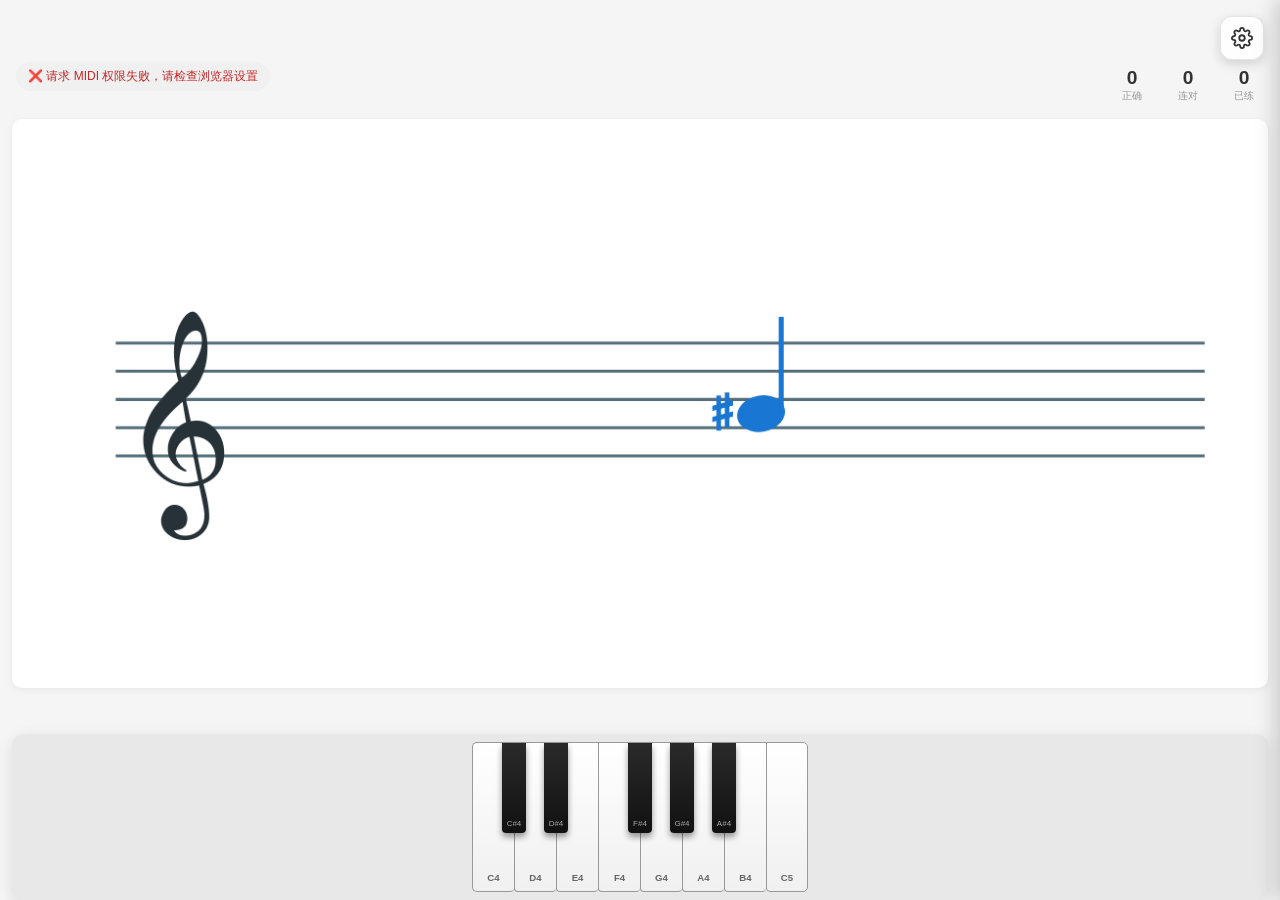
==== commit 2ba62e81: "呃这个版本还算满意吧" ====
--- a/index.html
+++ b/index.html
@@ -4,78 +4,113 @@
 <head>
   <meta charset="UTF-8">
   <meta name="viewport" content="width=device-width, initial-scale=1.0, maximum-scale=1.0, user-scalable=no">
-  <title>🎹 钢琴识谱练习</title>
+  <title>钢琴识谱练习</title>
   <link rel="stylesheet" href="css/style.css">
 </head>
 
 <body>
 
-  <button id="ToggleMenuBtn">⚙️设置项</button>
+  <!-- 设置按钮 - 右上角悬浮 -->
+  <button id="SettingsBtn" class="settings-btn" aria-label="设置">
+    <svg width="22" height="22" viewBox="0 0 24 24" fill="none" stroke="currentColor" stroke-width="2">
+      <circle cx="12" cy="12" r="3"></circle>
+      <path d="M19.4 15a1.65 1.65 0 0 0 .33 1.82l.06.06a2 2 0 0 1 0 2.83 2 2 0 0 1-2.83 0l-.06-.06a1.65 1.65 0 0 0-1.82-.33 1.65 1.65 0 0 0-1 1.51V21a2 2 0 0 1-2 2 2 2 0 0 1-2-2v-.09A1.65 1.65 0 0 0 9 19.4a1.65 1.65 0 0 0-1.82.33l-.06.06a2 2 0 0 1-2.83 0 2 2 0 0 1 0-2.83l.06-.06a1.65 1.65 0 0 0 .33-1.82 1.65 1.65 0 0 0-1.51-1H3a2 2 0 0 1-2-2 2 2 0 0 1 2-2h.09A1.65 1.65 0 0 0 4.6 9a1.65 1.65 0 0 0-.33-1.82l-.06-.06a2 2 0 0 1 0-2.83 2 2 0 0 1 2.83 0l.06.06a1.65 1.65 0 0 0 1.82.33H9a1.65 1.65 0 0 0 1-1.51V3a2 2 0 0 1 2-2 2 2 0 0 1 2 2v.09a1.65 1.65 0 0 0 1 1.51 1.65 1.65 0 0 0 1.82-.33l.06-.06a2 2 0 0 1 2.83 0 2 2 0 0 1 0 2.83l-.06.06a1.65 1.65 0 0 0-.33 1.82V9a1.65 1.65 0 0 0 1.51 1H21a2 2 0 0 1 2 2 2 2 0 0 1-2 2h-.09a1.65 1.65 0 0 0-1.51 1z"></path>
+    </svg>
+  </button>
 
-  <div class="controls" id="ControlsMenu">
-    <h1>🎹 钢琴识谱练习</h1>
-    <p class="sub">看五线谱 · 找到音 · 按琴键</p>
+  <!-- 遮罩层 -->
+  <div id="SettingsOverlay" class="settings-overlay"></div>
 
-    <div id="midiStatus">🎹 等待 MIDI 设备连接...</div>
-
-    <div class="rb" id="DiffBox">
-      <button data-d="easy" class="on">🌱 单八度</button>
-      <button data-d="med">🌲 双八度</button>
-      <button data-d="hard">🔥 三八度</button>
-      <button data-d="custom">⚙️ 手动范围</button>
-      <button data-d="free">🎨 乱点模式</button>
+  <!-- 设置面板 - 右侧滑出 -->
+  <div id="SettingsPanel" class="settings-panel">
+    <div class="settings-header">
+      <h2>设置</h2>
+      <button id="CloseSettingsBtn" class="close-btn" aria-label="关闭">
+        <svg width="20" height="20" viewBox="0 0 24 24" fill="none" stroke="currentColor" stroke-width="2">
+          <line x1="18" y1="6" x2="6" y2="18"></line>
+          <line x1="6" y1="6" x2="18" y2="18"></line>
+        </svg>
+      </button>
     </div>
 
-    <div id="CustomRangeUI"
-      style="display: none; gap: 10px; margin-bottom: 10px; align-items: center; background: #fff; padding: 10px; border-radius: 10px; box-shadow: 0 2px 8px rgba(0,0,0,0.05);">
-      <span style="font-size: 0.8rem; font-weight: bold; color: #546e7a;">起始音:</span>
-      <select id="startNote" style="padding: 4px; border-radius: 4px; border: 1px solid #90a4ae;"></select>
-      <span style="font-size: 0.8rem; font-weight: bold; color: #546e7a;">结束音:</span>
-      <select id="endNote" style="padding: 4px; border-radius: 4px; border: 1px solid #90a4ae;"></select>
+    <div class="settings-content">
+      <!-- 难度选择 -->
+      <div class="settings-section">
+        <h3>难度</h3>
+        <div class="btn-group" id="DiffBox">
+          <button data-d="easy" class="on">🌱 单八度</button>
+          <button data-d="med">🌲 双八度</button>
+          <button data-d="hard">🔥 三八度</button>
+          <button data-d="custom">⚙️ 手动范围</button>
+          <button data-d="free">🎨 乱点模式</button>
+        </div>
+      </div>
+
+      <!-- 手动范围 -->
+      <div id="CustomRangeUI" class="settings-section custom-range" style="display: none;">
+        <h3>自定义范围</h3>
+        <div class="range-selectors">
+          <select id="startNote"></select>
+          <span>至</span>
+          <select id="endNote"></select>
+        </div>
+      </div>
+
+      <!-- 谱表模式 -->
+      <div class="settings-section">
+        <h3>谱表</h3>
+        <div class="btn-group" id="RB">
+          <button data-r="rh" class="on">🎶 高音谱表</button>
+          <button data-r="lh">🎶 低音谱表</button>
+        </div>
+      </div>
+
+      <!-- 声音 -->
+      <div class="settings-section">
+        <h3>声音</h3>
+        <div class="btn-group" id="SoundBox">
+          <button data-s="on" class="on">🔊 开启</button>
+          <button data-s="off">🔇 静音</button>
+        </div>
+      </div>
+
+      <!-- 升降号 -->
+      <div class="settings-section">
+        <h3>音符</h3>
+        <div class="btn-group" id="AccidBox">
+          <button data-a="on" class="on">#️⃣ 含升降号</button>
+          <button data-a="off">⚪ 仅白键</button>
+        </div>
+      </div>
     </div>
+  </div>
 
-    <div class="rb" id="RB">
-      <button data-r="rh" class="on">🎶 高音谱表练习</button>
-      <button data-r="lh">🎶 低音谱表练习</button>
-    </div>
-
-    <div class="rb" id="SoundBox">
-      <button data-s="on" class="on">🔊 声音</button>
-      <button data-s="off">🔇 静音</button>
-    </div>
-
-    <div class="rb" id="AccidBox">
-      <button data-a="on" class="on">#️⃣ 含升号</button>
-      <button data-a="off">⚪ 仅白键</button>
-    </div>
-
-    <div class="sc">
-      <div>
-        <div class="v" id="sOk">0</div>
-        <div class="l">✅ 正确</div>
-      </div>
-      <div>
-        <div class="v" id="sSt">0</div>
-        <div class="l">🔥 连对</div>
-      </div>
-      <div>
-        <div class="v" id="sAl">0</div>
-        <div class="l">🎯 已练</div>
+  <!-- 主显示区域 -->
+  <div class="main-area">
+    <!-- 顶部状态栏 -->
+    <div class="top-bar">
+      <div id="midiStatus" class="midi-status">🎹 等待 MIDI</div>
+      <div class="stats">
+        <div class="stat">
+          <span class="stat-num" id="sOk">0</span>
+          <span class="stat-text">正确</span>
+        </div>
+        <div class="stat">
+          <span class="stat-num" id="sSt">0</span>
+          <span class="stat-text">连对</span>
+        </div>
+        <div class="stat">
+          <span class="stat-num" id="sAl">0</span>
+          <span class="stat-text">已练</span>
+        </div>
       </div>
     </div>
 
-    <button id="CloseMenuBtn" class="close-menu">⬅️ 隐藏面板</button>
-  </div>
-
-  <div class="main-area">
-    <div class="fb" id="fb"></div>
-
     <div class="sb">
       <canvas id="S"></canvas>
-      <!-- <div class="hint" id="hint">🎵 点击琴键开始</div> -->
     </div>
-
-    <div class="pw">
+    <div class="feedback" id="fb"></div>
+    <div class="piano-wrapper">
       <div class="piano" id="PI"></div>
     </div>
   </div>
@@ -90,4 +125,4 @@
 
 </body>
 
-</html>+</html>
--- a/css/style.css
+++ b/css/style.css
@@ -4,126 +4,346 @@
   box-sizing: border-box;
 }
 
+html, body {
+  height: 100%;
+  overflow: hidden;
+}
+
 body {
   font-family: -apple-system, "PingFang SC", "Microsoft YaHei", sans-serif;
-  background: linear-gradient(135deg, #e8eaf6, #f3f4f8);
-  min-height: 100vh;
+  background: #f5f5f5;
   display: flex;
   flex-direction: column;
-  align-items: center;
-  padding: 10px 5px;
-  color: #37474f;
+  color: #333;
   touch-action: pan-y;
 }
 
-#ToggleMenuBtn,
-.close-menu {
-  display: none;
-}
-
-.controls {
-  width: 100%;
+/* ========== 设置按钮 ========== */
+.settings-btn {
+  position: fixed;
+  top: 16px;
+  right: 16px;
+  z-index: 200;
+  width: 44px;
+  height: 44px;
+  border-radius: 12px;
+  background: rgba(255, 255, 255, 0.9);
+  backdrop-filter: blur(10px);
+  border: 1px solid rgba(0, 0, 0, 0.1);
+  color: #333;
+  cursor: pointer;
+  display: flex;
+  align-items: center;
+  justify-content: center;
+  transition: all 0.25s ease;
+  box-shadow: 0 4px 12px rgba(0, 0, 0, 0.15);
+}
+
+.settings-btn:hover {
+  background: #fff;
+  transform: scale(1.05);
+}
+
+.settings-btn:active {
+  transform: scale(0.95);
+}
+
+/* ========== 遮罩层 ========== */
+.settings-overlay {
+  position: fixed;
+  inset: 0;
+  background: rgba(0, 0, 0, 0.4);
+  backdrop-filter: blur(4px);
+  z-index: 300;
+  opacity: 0;
+  visibility: hidden;
+  transition: opacity 0.3s ease, visibility 0.3s ease;
+}
+
+.settings-overlay.open {
+  opacity: 1;
+  visibility: visible;
+}
+
+/* ========== 右侧设置面板 ========== */
+.settings-panel {
+  position: fixed;
+  top: 0;
+  right: 0;
+  width: 320px;
+  max-width: 85vw;
+  height: 100vh;
+  background: #ffffff;
+  backdrop-filter: blur(20px);
+  z-index: 400;
+  transform: translateX(100%);
+  transition: transform 0.35s cubic-bezier(0.4, 0, 0.2, 1);
   display: flex;
   flex-direction: column;
-  align-items: center;
-  max-width: 600px;
-  margin-bottom: 5px;
-}
-
-.main-area {
-  width: 100%;
-  display: flex;
-  flex-direction: column;
-  align-items: center;
+  box-shadow: -4px 0 20px rgba(0, 0, 0, 0.2);
+}
+
+.settings-panel.open {
+  transform: translateX(0);
+}
+
+.settings-header {
+  display: flex;
+  align-items: center;
+  justify-content: space-between;
+  padding: 20px 20px 16px;
+  border-bottom: 1px solid #eee;
+}
+
+.settings-header h2 {
+  font-size: 1.3rem;
+  font-weight: 600;
+  color: #333;
+  letter-spacing: 0.02em;
+}
+
+.close-btn {
+  width: 36px;
+  height: 36px;
+  border-radius: 10px;
+  background: #f0f0f0;
+  border: none;
+  color: #666;
+  cursor: pointer;
+  display: flex;
+  align-items: center;
+  justify-content: center;
+  transition: all 0.2s ease;
+}
+
+.close-btn:hover {
+  background: #e0e0e0;
+  color: #333;
+}
+
+.settings-content {
   flex: 1;
-  max-width: 1000px;
-}
-
-h1 {
-  font-size: 1.4rem;
-  margin-bottom: 2px;
-}
-
-.sub {
-  color: #78909c;
-  font-size: 0.8rem;
-  margin-bottom: 8px;
-}
-
-#midiStatus {
+  overflow-y: auto;
+  padding: 16px 20px 32px;
+}
+
+.settings-content::-webkit-scrollbar {
+  width: 4px;
+}
+
+.settings-content::-webkit-scrollbar-track {
+  background: transparent;
+}
+
+.settings-content::-webkit-scrollbar-thumb {
+  background: #ddd;
+  border-radius: 2px;
+}
+
+.midi-status {
   text-align: center;
   font-size: 0.8rem;
-  font-weight: bold;
-  margin-bottom: 8px;
-  color: #546e7a;
-}
-
-.rb {
-  display: flex;
+  padding: 10px;
+  margin-bottom: 16px;
+  background: #f5f5f5;
+  border-radius: 10px;
+  color: #888;
+}
+
+.settings-section {
+  margin-bottom: 24px;
+}
+
+.settings-section h3 {
+  font-size: 0.75rem;
+  font-weight: 600;
+  text-transform: uppercase;
+  letter-spacing: 0.08em;
+  color: #999;
+  margin-bottom: 10px;
+}
+
+.btn-group {
+  display: flex;
+  flex-wrap: wrap;
   gap: 8px;
-  margin-bottom: 8px;
-  flex-wrap: wrap;
+}
+
+.btn-group button {
+  padding: 10px 14px;
+  border: 1px solid #ddd;
+  background: #fff;
+  border-radius: 10px;
+  cursor: pointer;
+  font-size: 0.85rem;
+  color: #666;
+  transition: all 0.2s ease;
+  font-weight: 500;
+}
+
+.btn-group button:hover {
+  background: #f5f5f5;
+  border-color: #ccc;
+}
+
+.btn-group button.on {
+  background: #333;
+  color: #fff;
+  border-color: #333;
+  font-weight: 600;
+  box-shadow: 0 2px 8px rgba(0, 0, 0, 0.15);
+}
+
+.custom-range {
+  background: #f8f8f8;
+  padding: 14px;
+  border-radius: 12px;
+  margin-top: -8px;
+}
+
+.range-selectors {
+  display: flex;
+  align-items: center;
+  gap: 10px;
+}
+
+.range-selectors span {
+  color: #999;
+  font-size: 0.85rem;
+}
+
+.range-selectors select {
+  flex: 1;
+  padding: 10px 12px;
+  border-radius: 8px;
+  border: 1px solid #ddd;
+  background: #fff;
+  color: #333;
+  font-size: 0.9rem;
+  cursor: pointer;
+  outline: none;
+  transition: border-color 0.2s ease;
+}
+
+.range-selectors select:focus {
+  border-color: #333;
+}
+
+.stats-section {
+  background: #f8f8f8;
+  padding: 16px;
+  border-radius: 12px;
+}
+
+.stats-grid {
+  display: grid;
+  grid-template-columns: repeat(3, 1fr);
+  gap: 12px;
+}
+
+.stat-item {
+  text-align: center;
+}
+
+.stat-value {
+  font-size: 1.8rem;
+  font-weight: 700;
+  color: #333;
+  line-height: 1.2;
+}
+
+.stat-label {
+  font-size: 0.7rem;
+  color: #999;
+  text-transform: uppercase;
+  letter-spacing: 0.05em;
+  margin-top: 4px;
+}
+
+/* ========== 主显示区域 ========== */
+.main-area {
+  display: flex;
+  flex-direction: column;
+  height: 100vh;
+  padding: 0 12px;
+}
+
+/* ========== 顶部状态栏 ========== */
+.top-bar {
+  display: flex;
+  align-items: center;
+  justify-content: space-between;
+  padding: 12px 4px;
+  margin-top: 50px;
+}
+
+.midi-status {
+  font-size: 0.75rem;
+  color: #888;
+  background: #f0f0f0;
+  padding: 6px 12px;
+  border-radius: 20px;
+}
+
+.stats {
+  display: flex;
+  gap: 16px;
+}
+
+.stat {
+  display: flex;
+  flex-direction: column;
+  align-items: center;
+  min-width: 40px;
+}
+
+.stat-num {
+  font-size: 1.2rem;
+  font-weight: 700;
+  color: #333;
+  line-height: 1.2;
+}
+
+.stat-text {
+  font-size: 0.65rem;
+  color: #999;
+  text-transform: uppercase;
+}
+
+/* ========== 谱子区域 ========== */
+.sb {
+  flex: 1;
+  display: flex;
+  align-items: center;
   justify-content: center;
-}
-
-.rb button {
-  padding: 6px 16px;
-  border: 2px solid #90a4ae;
   background: #fff;
-  border-radius: 20px;
-  cursor: pointer;
-  font-size: 0.8rem;
-  color: #546e7a;
-  transition: 0.2s;
-  font-weight: bold;
-}
-
-.rb button:hover {
-  background: #eceff1;
-}
-
-.rb button.on {
-  background: #37474f;
-  color: #fff;
-  border-color: #37474f;
-}
-
-.sc {
-  display: flex;
-  gap: 20px;
-  margin-bottom: 8px;
-  flex-wrap: wrap;
+  border-radius: 10px;
+  padding: 10px;
+  box-shadow: 0 2px 8px rgba(0, 0, 0, 0.06);
+  overflow: hidden;
+  min-height: 0;
+}
+
+canvas#S {
+  display: block;
+  width: 100%;
+  height: 100%;
+  object-fit: contain;
+}
+
+.fb {
+  text-align: center;
+  font-size: 0.9rem;
+  font-weight: 600;
+  padding: 8px;
+  border-radius: 8px;
+  margin: 6px 0;
+  min-height: 34px;
+  display: flex;
+  align-items: center;
   justify-content: center;
-}
-
-.sc div {
-  text-align: center;
-}
-
-.sc .v {
-  font-size: 1.3rem;
-  font-weight: 700;
-  color: #263238;
-}
-
-.sc .l {
-  font-size: 0.7rem;
-  color: #90a4ae;
-}
-
-.fb {
-  height: 36px;
-  display: flex;
-  align-items: center;
-  justify-content: center;
-  margin-bottom: 8px;
-  font-size: 0.95rem;
-  font-weight: 600;
-  border-radius: 8px;
-  transition: 0.3s;
-  width: 100%;
-  min-width: 250px;
-  text-align: center;
+  transition: all 0.3s ease;
+  color: #333;
 }
 
 .fb.ok {
@@ -133,103 +353,56 @@
 }
 
 .fb.no {
-  background: #fce4ec;
+  background: #ffebee;
   color: #c62828;
   animation: shk 0.4s;
 }
 
-.sb {
-  background: #fff;
-  border-radius: 14px;
-  padding: 10px;
-  box-shadow: 0 4px 16px rgba(0, 0, 0, 0.07);
-  margin-bottom: 8px;
-  width: 100%;
-  display: flex;
-  flex-direction: column;
-  align-items: center;
-}
-
-canvas#S {
-  display: block;
-  width: 100%;
-  max-width: 600px;
-  height: auto;
-  max-height: 100%;
-  aspect-ratio: 60/26;
-  border-radius: 8px;
-  margin: 0 auto;
-  object-fit: contain;
-}
-
-.hint {
-  text-align: center;
-  font-size: 0.9rem;
-  color: #546e7a;
-  margin-top: 5px;
-  font-weight: 600;
-  min-height: 20px;
-}
-
-.pw {
-  background: transparent;
-
-}
-
-
-@media (min-width: 1000px) {
-  .pw {
-    background: #333;
-    border-radius: 8px;
-    padding: 6px 6px 6px 6px;
-    box-shadow: 0 8px 28px rgba(0, 0, 0, 0.22);
-    display: inline-block;
-    width: auto;
-    max-width: 100%;
-    margin: 0 auto;
-  }
-}
-
-/* 琴键绝对完美自适应弹性布局，无需JS测量，不会溢出，绝不滚动 */
+.piano-wrapper {
+  display: flex;
+  align-items: center;
+  justify-content: center;
+  padding: 8px 0;
+  flex-shrink: 0;
+}
+
+/* ========== 钢琴键盘 ========== */
 .piano {
   display: flex;
-  width: 100%;
   justify-content: center;
-  /* 允许按键总宽度不足时剧中，而非散开 */
   user-select: none;
 }
 
 .wk {
   flex: 0 0 42px;
-  /* ★致命修复★：固定宽度，为 fit-content 容器提供真实的物理宽度支撑 */
-  height: 180px;
-  background: linear-gradient(180deg, #fafafa, #eee);
+  height: 140px;
+  background: linear-gradient(180deg, #ffffff, #f0f0f0);
   border: 1px solid #999;
   border-right: none;
   border-radius: 0 0 4px 4px;
   cursor: pointer;
   position: relative;
-  /* 取消了 z-index: 1; 防止黑键被下一个白键遮盖切断的一半！ */
   touch-action: none;
+  transition: background 0.1s ease;
 }
 
 .wk:first-child {
-  border-top-left-radius: 6px;
-  border-bottom-left-radius: 6px;
+  border-top-left-radius: 5px;
+  border-bottom-left-radius: 5px;
 }
 
 .wk:last-child {
   border-right: 1px solid #999;
-  border-top-right-radius: 6px;
-  border-bottom-right-radius: 6px;
+  border-top-right-radius: 5px;
+  border-bottom-right-radius: 5px;
 }
 
 .wk:hover {
-  background: linear-gradient(180deg, #f0f0f0, #ddd);
+  background: linear-gradient(180deg, #fff, #e8e8e8);
 }
 
 .wk:active {
-  background: linear-gradient(180deg, #ddd, #ccc);
+  background: linear-gradient(180deg, #e8e8e8, #ddd);
 }
 
 .wk .lb {
@@ -239,26 +412,23 @@
   right: 0;
   text-align: center;
   font-size: 0.6rem;
-  color: #888;
+  color: #666;
   font-weight: 600;
   pointer-events: none;
 }
 
-/* 黑键挂载于其属的白键内 */
 .bk {
   position: absolute;
   left: 70%;
-  /* 在白键右侧偏出跨越 */
-  top: 0;
   width: 60%;
-  /* 理想的黑键相对比例 */
-  height: 60%;
+  height: 84px;
   background: linear-gradient(180deg, #2a2a2a, #111);
   border-radius: 0 0 4px 4px;
   cursor: pointer;
   z-index: 2;
   box-shadow: 0 4px 6px rgba(0, 0, 0, 0.4);
   touch-action: none;
+  transition: background 0.1s ease;
 }
 
 .bk:hover {
@@ -266,17 +436,17 @@
 }
 
 .bk:active {
-  height: 58%;
+  height: 82px;
 }
 
 .bk .lb {
   position: absolute;
-  bottom: 6px;
+  bottom: 5px;
   left: 0;
   right: 0;
   text-align: center;
   font-size: 0.5rem;
-  color: #ccc;
+  color: #aaa;
   font-weight: 500;
   pointer-events: none;
 }
@@ -303,150 +473,160 @@
   pointer-events: none;
 }
 
+/* ========== 动画 ========== */
 @keyframes pop {
-  0% {
-    transform: scale(0.93)
-  }
-
-  50% {
-    transform: scale(1.04)
-  }
-
-  100% {
-    transform: scale(1)
-  }
+  0% { transform: scale(0.95); }
+  50% { transform: scale(1.03); }
+  100% { transform: scale(1); }
 }
 
 @keyframes shk {
-
-  0%,
-  100% {
-    transform: translateX(0)
-  }
-
-  25% {
-    transform: translateX(-6px)
-  }
-
-  75% {
-    transform: translateX(6px)
-  }
-}
-
-/* === 横屏特殊优化模式：绝对专注，隐藏多余控件 === */
+  0%, 100% { transform: translateX(0); }
+  25% { transform: translateX(-5px); }
+  75% { transform: translateX(5px); }
+}
+
+/* ========== 横屏模式 ========== */
 @media (max-height: 500px) and (orientation: landscape) {
   body {
     padding: 0;
-  }
-
-  /* 在屏幕左上角唤出手柄 */
-  #ToggleMenuBtn {
-    display: block;
-    position: fixed;
-    top: 10px;
-    right: 10px;
-    z-index: 100;
+    background: #f5f5f5;
+  }
+
+  .settings-btn {
+    top: 8px;
+    right: 8px;
+    width: 38px;
+    height: 38px;
+  }
+
+  .settings-panel {
+    width: 280px;
+  }
+
+  .settings-header {
+    padding: 14px 16px 12px;
+  }
+
+  .settings-content {
+    padding: 12px 16px 20px;
+  }
+
+  .settings-section {
+    margin-bottom: 16px;
+  }
+
+  .btn-group button {
     padding: 8px 12px;
-    background: rgba(55, 71, 79, 0.8);
-    color: #fff;
-    border-radius: 8px;
-    border: none;
-    font-weight: bold;
-    backdrop-filter: blur(4px);
-    box-shadow: 0 2px 8px rgba(0, 0, 0, 0.3);
-  }
-
-  .close-menu {
-    display: inline-block;
-    padding: 10px 24px;
-    font-size: 1.1rem;
-    border: none;
-    background: #c62828;
-    color: white;
-    border-radius: 8px;
-    margin-top: 10px;
-    cursor: pointer;
-  }
-
-  /* 唤出的面板覆盖全屏居中显示 */
-  .controls {
-    position: fixed;
-    inset: 0;
-    background: rgba(255, 255, 255, 0.92);
-    z-index: 110;
-    flex-direction: column;
-    justify-content: center;
+    font-size: 0.8rem;
+  }
+
+  .main-area {
+    flex-direction: row;
+    padding: 50px 8px 8px;
+    max-width: none;
+    gap: 8px;
+  }
+
+  .top-bar {
+    position: absolute;
+    top: 8px;
+    left: 50%;
+    transform: translateX(-50%);
+    margin-top: 0;
+    padding: 0;
+    background: rgba(255, 255, 255, 0.9);
+    backdrop-filter: blur(8px);
+    border-radius: 20px;
+    box-shadow: 0 2px 8px rgba(0, 0, 0, 0.1);
+  }
+
+  .midi-status {
+    font-size: 0.7rem;
+    padding: 4px 10px;
+  }
+
+  .stats {
+    gap: 10px;
+  }
+
+  .stat {
+    min-width: 32px;
+  }
+
+  .stat-num {
+    font-size: 1rem;
+  }
+
+  .stat-text {
+    font-size: 0.55rem;
+  }
+
+  .sb {
+    flex: 1.2;
+    margin-bottom: 0;
+    padding: 8px;
+  }
+
+  .feedback {
+    position: absolute;
+    top: 50px;
+    left: 50%;
+    transform: translateX(-50%);
+    font-size: 0.8rem;
+    padding: 6px 16px;
+    min-height: auto;
+    z-index: 10;
+    background: rgba(255, 255, 255, 0.95);
+    backdrop-filter: blur(8px);
+    border-radius: 20px;
+    box-shadow: 0 2px 8px rgba(0, 0, 0, 0.1);
+  }
+
+  .piano-wrapper {
+    flex: 1;
     align-items: center;
+  }
+
+  .wk {
+    height: 100px;
+    flex: 0 0 32px;
+  }
+
+  .bk {
+    left: 65%;
+    width: 58%;
+    height: 60px;
+  }
+
+  .bk:active {
+    height: 58px;
+  }
+
+  .settings-panel.landscape-fullscreen {
+    width: 100%;
     max-width: none;
-    display: none;
-    /* 默认隐藏 */
-  }
-
-  .controls.open {
-    display: flex;
-  }
-
-  /* 主体拉伸至充满当前微小垂直屏幕 */
-  .main-area {
-    flex-direction: column;
-    justify-content: space-between;
-    height: 100vh;
-    overflow: hidden;
-    max-width: none;
-  }
-
-  .fb {
-    height: 20px;
-    font-size: 0.75rem;
-    margin-bottom: 2px;
-    order: -1;
-  }
-
-  .sb {
-    flex: 1;
-    min-height: 0;
-    margin-bottom: 0px;
-    padding: 2px;
-    border-radius: 0;
-    box-shadow: none;
-    background: none;
-  }
-
-  canvas#S {
-    max-height: 100%;
-    aspect-ratio: auto;
-  }
-
-  .hint {
-    font-size: 0.75rem;
-    margin-top: 2px;
-  }
-
-  /* 键盘占屏幕一半高度，去掉深色壳子背景，保持原本修长比例 */
-  .pw {
-    padding: 0;
-    border-radius: 0;
-    background: transparent;
-    box-shadow: none;
-    height: 48vh;
-    display: flex;
-    width: fit-content;
-    margin: 0 auto;
-  }
-
-  .piano {
-    height: 100%;
-    flex: none;
-    justify-content: center;
+  }
+}
+
+/* ========== 桌面端键盘优化 ========== */
+@media (min-width: 800px) {
+  .piano-wrapper {
+    background: #e8e8e8;
+    border-radius: 12px;
+    padding: 8px;
+    box-shadow: 0 4px 16px rgba(0, 0, 0, 0.1);
   }
 
   .wk {
-    height: 100%;
-    flex: 0 0 34px;
-    border-radius: 0 0 5px 5px;
-  }
-
-  .wk:last-child {
-    border-right: 1px solid #999;
-  }
-}+    height: 150px;
+  }
+
+  .bk {
+    height: 90px;
+  }
+
+  .bk:active {
+    height: 88px;
+  }
+}
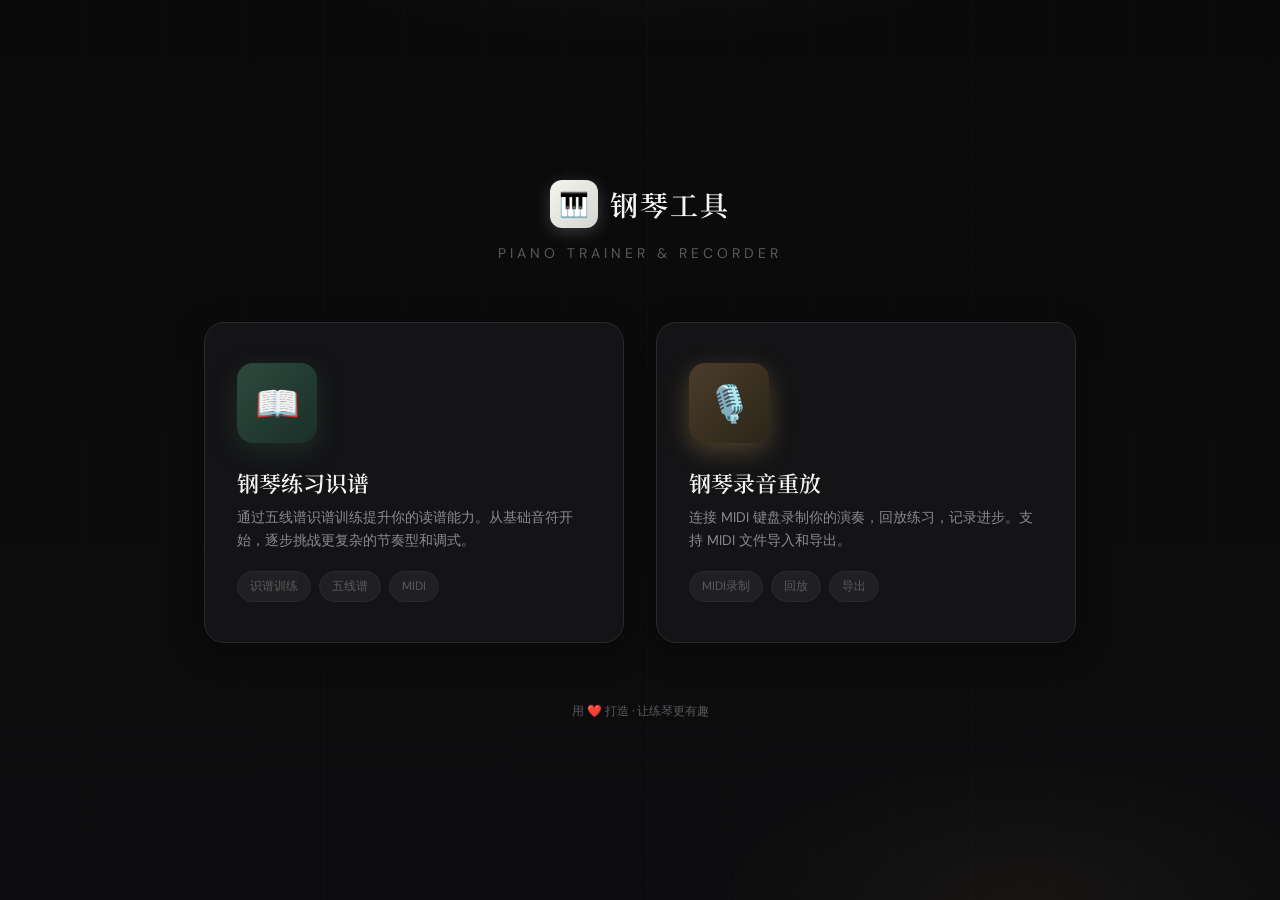
==== commit d9524396: "accept" ====
--- a/index.html
+++ b/index.html
@@ -1,128 +1,411 @@
 <!DOCTYPE html>
 <html lang="zh-CN">
-
 <head>
   <meta charset="UTF-8">
-  <meta name="viewport" content="width=device-width, initial-scale=1.0, maximum-scale=1.0, user-scalable=no">
-  <title>钢琴识谱练习</title>
-  <link rel="stylesheet" href="css/style.css">
+  <meta name="viewport" content="width=device-width, initial-scale=1.0">
+  <title>钢琴练习工具</title>
+  <link rel="preconnect" href="https://fonts.googleapis.com">
+  <link rel="preconnect" href="https://fonts.gstatic.com" crossorigin>
+  <link href="https://fonts.googleapis.com/css2?family=Noto+Serif+SC:wght@400;600;700&family=DM+Sans:wght@400;500;600&display=swap" rel="stylesheet">
+  <style>
+    :root {
+      --bg-deep: #0a0a0b;
+      --bg-card: #141416;
+      --bg-card-hover: #1c1c1f;
+      --text-primary: #f5f5f3;
+      --text-secondary: #8a8a8d;
+      --text-muted: #5a5a5d;
+      --accent-ivory: #f5f5f0;
+      --accent-gold: #c9a962;
+      --border-subtle: #2a2a2d;
+      --border-active: #3d3d42;
+      --shadow-glow: rgba(201, 169, 98, 0.15);
+      --shadow-card: 0 8px 32px rgba(0, 0, 0, 0.4);
+    }
+
+    * {
+      margin: 0;
+      padding: 0;
+      box-sizing: border-box;
+    }
+
+    body {
+      font-family: 'DM Sans', -apple-system, 'PingFang SC', sans-serif;
+      background: var(--bg-deep);
+      color: var(--text-primary);
+      min-height: 100vh;
+      display: flex;
+      flex-direction: column;
+      align-items: center;
+      justify-content: center;
+      padding: 40px 20px;
+      position: relative;
+      overflow-x: hidden;
+    }
+
+    /* Background atmosphere */
+    body::before {
+      content: '';
+      position: fixed;
+      top: 0;
+      left: 0;
+      right: 0;
+      bottom: 0;
+      background:
+        radial-gradient(ellipse 80% 50% at 50% -20%, rgba(201, 169, 98, 0.08) 0%, transparent 50%),
+        radial-gradient(ellipse 60% 40% at 80% 100%, rgba(201, 169, 98, 0.05) 0%, transparent 40%),
+        linear-gradient(180deg, #0a0a0b 0%, #0d0d0f 100%);
+      pointer-events: none;
+      z-index: -1;
+    }
+
+    /* Subtle key pattern */
+    body::after {
+      content: '';
+      position: fixed;
+      top: 0;
+      left: 0;
+      right: 0;
+      bottom: 0;
+      background-image:
+        repeating-linear-gradient(
+          90deg,
+          transparent,
+          transparent 80px,
+          rgba(255, 255, 255, 0.01) 80px,
+          rgba(255, 255, 255, 0.01) 81px
+        );
+      pointer-events: none;
+      z-index: -1;
+    }
+
+    /* Header */
+    .header {
+      text-align: center;
+      margin-bottom: 60px;
+      animation: fadeInDown 0.8s ease-out;
+    }
+
+    @keyframes fadeInDown {
+      from {
+        opacity: 0;
+        transform: translateY(-20px);
+      }
+      to {
+        opacity: 1;
+        transform: translateY(0);
+      }
+    }
+
+    .logo {
+      display: inline-flex;
+      align-items: center;
+      gap: 12px;
+      margin-bottom: 16px;
+    }
+
+    .logo-icon {
+      width: 48px;
+      height: 48px;
+      background: linear-gradient(135deg, var(--accent-ivory) 0%, #d4d4d0 100%);
+      border-radius: 12px;
+      display: flex;
+      align-items: center;
+      justify-content: center;
+      font-size: 24px;
+      box-shadow: 0 4px 16px rgba(245, 245, 240, 0.2);
+    }
+
+    .logo-text {
+      font-family: 'Noto Serif SC', serif;
+      font-size: 28px;
+      font-weight: 600;
+      color: var(--text-primary);
+      letter-spacing: 2px;
+    }
+
+    .subtitle {
+      font-size: 14px;
+      color: var(--text-muted);
+      letter-spacing: 4px;
+      text-transform: uppercase;
+    }
+
+    /* Cards Container */
+    .cards-container {
+      display: flex;
+      gap: 32px;
+      max-width: 900px;
+      width: 100%;
+      justify-content: center;
+      flex-wrap: wrap;
+    }
+
+    /* Card Base */
+    .card {
+      flex: 1;
+      min-width: 300px;
+      max-width: 420px;
+      background: var(--bg-card);
+      border: 1px solid var(--border-subtle);
+      border-radius: 20px;
+      padding: 40px 32px;
+      text-decoration: none;
+      color: inherit;
+      position: relative;
+      overflow: hidden;
+      transition: all 0.4s cubic-bezier(0.4, 0, 0.2, 1);
+      box-shadow: var(--shadow-card);
+      animation: fadeInUp 0.8s ease-out backwards;
+    }
+
+    .card:nth-child(1) {
+      animation-delay: 0.2s;
+    }
+
+    .card:nth-child(2) {
+      animation-delay: 0.35s;
+    }
+
+    @keyframes fadeInUp {
+      from {
+        opacity: 0;
+        transform: translateY(30px);
+      }
+      to {
+        opacity: 1;
+        transform: translateY(0);
+      }
+    }
+
+    /* Card hover effects */
+    .card::before {
+      content: '';
+      position: absolute;
+      top: 0;
+      left: 0;
+      right: 0;
+      height: 3px;
+      background: linear-gradient(90deg, transparent, var(--accent-ivory), transparent);
+      opacity: 0;
+      transition: opacity 0.4s ease;
+    }
+
+    .card:hover {
+      transform: translateY(-8px);
+      background: var(--bg-card-hover);
+      border-color: var(--border-active);
+      box-shadow: 0 20px 48px rgba(0, 0, 0, 0.5), var(--shadow-glow);
+    }
+
+    .card:hover::before {
+      opacity: 1;
+    }
+
+    /* Card Visual - Left side decoration */
+    .card-visual {
+      width: 80px;
+      height: 80px;
+      border-radius: 16px;
+      display: flex;
+      align-items: center;
+      justify-content: center;
+      font-size: 36px;
+      margin-bottom: 24px;
+      position: relative;
+      transition: transform 0.4s ease;
+    }
+
+    .card:hover .card-visual {
+      transform: scale(1.05) rotate(3deg);
+    }
+
+    /* Trainer card - green/garden theme */
+    .card-trainer .card-visual {
+      background: linear-gradient(135deg, #2d4a3e 0%, #1a2f28 100%);
+      box-shadow: 0 8px 24px rgba(45, 74, 62, 0.4);
+    }
+
+    .card-trainer:hover .card-visual {
+      box-shadow: 0 12px 32px rgba(45, 74, 62, 0.6);
+    }
+
+    /* Recoder card - gold/recording theme */
+    .card-recoder .card-visual {
+      background: linear-gradient(135deg, #4a3d2a 0%, #2d2518 100%);
+      box-shadow: 0 8px 24px rgba(201, 169, 98, 0.3);
+    }
+
+    .card-recoder:hover .card-visual {
+      box-shadow: 0 12px 32px rgba(201, 169, 98, 0.5);
+    }
+
+    /* Card Content */
+    .card-title {
+      font-family: 'Noto Serif SC', serif;
+      font-size: 22px;
+      font-weight: 600;
+      margin-bottom: 8px;
+      color: var(--text-primary);
+    }
+
+    .card-desc {
+      font-size: 14px;
+      color: var(--text-secondary);
+      line-height: 1.6;
+      margin-bottom: 20px;
+    }
+
+    /* Card Tags */
+    .card-tags {
+      display: flex;
+      gap: 8px;
+      flex-wrap: wrap;
+    }
+
+    .tag {
+      font-size: 12px;
+      padding: 6px 12px;
+      background: rgba(255, 255, 255, 0.05);
+      border: 1px solid var(--border-subtle);
+      border-radius: 20px;
+      color: var(--text-muted);
+      transition: all 0.3s ease;
+    }
+
+    .card:hover .tag {
+      background: rgba(255, 255, 255, 0.08);
+      border-color: var(--border-active);
+      color: var(--text-secondary);
+    }
+
+    /* Arrow indicator */
+    .card-arrow {
+      position: absolute;
+      right: 24px;
+      top: 50%;
+      transform: translateY(-50%) translateX(10px);
+      opacity: 0;
+      transition: all 0.4s ease;
+      font-size: 20px;
+      color: var(--text-muted);
+    }
+
+    .card:hover .card-arrow {
+      opacity: 1;
+      transform: translateY(-50%) translateX(0);
+    }
+
+    /* Footer */
+    .footer {
+      margin-top: 60px;
+      text-align: center;
+      color: var(--text-muted);
+      font-size: 12px;
+      animation: fadeIn 1s ease-out 0.5s backwards;
+    }
+
+    @keyframes fadeIn {
+      from { opacity: 0; }
+      to { opacity: 1; }
+    }
+
+    .footer span {
+      color: var(--accent-gold);
+    }
+
+    /* Responsive */
+    @media (max-width: 768px) {
+      .cards-container {
+        flex-direction: column;
+        align-items: center;
+      }
+
+      .card {
+        width: 100%;
+        max-width: 100%;
+      }
+
+      .logo-text {
+        font-size: 22px;
+      }
+
+      .subtitle {
+        font-size: 11px;
+        letter-spacing: 2px;
+      }
+
+      .card-visual {
+        width: 64px;
+        height: 64px;
+        font-size: 28px;
+      }
+
+      .card-title {
+        font-size: 18px;
+      }
+
+      .card-desc {
+        font-size: 13px;
+      }
+    }
+
+    /* Subtle floating animation for decorative elements */
+    @keyframes float {
+      0%, 100% { transform: translateY(0); }
+      50% { transform: translateY(-6px); }
+    }
+
+    .card:nth-child(1) .card-visual {
+      animation: float 4s ease-in-out infinite;
+      animation-delay: 0.5s;
+    }
+
+    .card:nth-child(2) .card-visual {
+      animation: float 4s ease-in-out infinite;
+      animation-delay: 1s;
+    }
+  </style>
 </head>
-
 <body>
-
-  <!-- 设置按钮 - 右上角悬浮 -->
-  <button id="SettingsBtn" class="settings-btn" aria-label="设置">
-    <svg width="22" height="22" viewBox="0 0 24 24" fill="none" stroke="currentColor" stroke-width="2">
-      <circle cx="12" cy="12" r="3"></circle>
-      <path d="M19.4 15a1.65 1.65 0 0 0 .33 1.82l.06.06a2 2 0 0 1 0 2.83 2 2 0 0 1-2.83 0l-.06-.06a1.65 1.65 0 0 0-1.82-.33 1.65 1.65 0 0 0-1 1.51V21a2 2 0 0 1-2 2 2 2 0 0 1-2-2v-.09A1.65 1.65 0 0 0 9 19.4a1.65 1.65 0 0 0-1.82.33l-.06.06a2 2 0 0 1-2.83 0 2 2 0 0 1 0-2.83l.06-.06a1.65 1.65 0 0 0 .33-1.82 1.65 1.65 0 0 0-1.51-1H3a2 2 0 0 1-2-2 2 2 0 0 1 2-2h.09A1.65 1.65 0 0 0 4.6 9a1.65 1.65 0 0 0-.33-1.82l-.06-.06a2 2 0 0 1 0-2.83 2 2 0 0 1 2.83 0l.06.06a1.65 1.65 0 0 0 1.82.33H9a1.65 1.65 0 0 0 1-1.51V3a2 2 0 0 1 2-2 2 2 0 0 1 2 2v.09a1.65 1.65 0 0 0 1 1.51 1.65 1.65 0 0 0 1.82-.33l.06-.06a2 2 0 0 1 2.83 0 2 2 0 0 1 0 2.83l-.06.06a1.65 1.65 0 0 0-.33 1.82V9a1.65 1.65 0 0 0 1.51 1H21a2 2 0 0 1 2 2 2 2 0 0 1-2 2h-.09a1.65 1.65 0 0 0-1.51 1z"></path>
-    </svg>
-  </button>
-
-  <!-- 遮罩层 -->
-  <div id="SettingsOverlay" class="settings-overlay"></div>
-
-  <!-- 设置面板 - 右侧滑出 -->
-  <div id="SettingsPanel" class="settings-panel">
-    <div class="settings-header">
-      <h2>设置</h2>
-      <button id="CloseSettingsBtn" class="close-btn" aria-label="关闭">
-        <svg width="20" height="20" viewBox="0 0 24 24" fill="none" stroke="currentColor" stroke-width="2">
-          <line x1="18" y1="6" x2="6" y2="18"></line>
-          <line x1="6" y1="6" x2="18" y2="18"></line>
-        </svg>
-      </button>
+  <header class="header">
+    <div class="logo">
+      <div class="logo-icon">🎹</div>
+      <span class="logo-text">钢琴工具</span>
     </div>
-
-    <div class="settings-content">
-      <!-- 难度选择 -->
-      <div class="settings-section">
-        <h3>难度</h3>
-        <div class="btn-group" id="DiffBox">
-          <button data-d="easy" class="on">🌱 单八度</button>
-          <button data-d="med">🌲 双八度</button>
-          <button data-d="hard">🔥 三八度</button>
-          <button data-d="custom">⚙️ 手动范围</button>
-          <button data-d="free">🎨 乱点模式</button>
-        </div>
+    <p class="subtitle">PIANO TRAINER & RECORDER</p>
+  </header>
+
+  <div class="cards-container">
+    <!-- Trainer Card -->
+    <a href="trainer/index.html" class="card card-trainer">
+      <div class="card-visual">📖</div>
+      <h2 class="card-title">钢琴练习识谱</h2>
+      <p class="card-desc">通过五线谱识谱训练提升你的读谱能力。从基础音符开始，逐步挑战更复杂的节奏型和调式。</p>
+      <div class="card-tags">
+        <span class="tag">识谱训练</span>
+        <span class="tag">五线谱</span>
+        <span class="tag">MIDI</span>
       </div>
-
-      <!-- 手动范围 -->
-      <div id="CustomRangeUI" class="settings-section custom-range" style="display: none;">
-        <h3>自定义范围</h3>
-        <div class="range-selectors">
-          <select id="startNote"></select>
-          <span>至</span>
-          <select id="endNote"></select>
-        </div>
+      <span class="card-arrow">→</span>
+    </a>
+
+    <!-- Recoder Card -->
+    <a href="recoder/index.html" class="card card-recoder">
+      <div class="card-visual">🎙️</div>
+      <h2 class="card-title">钢琴录音重放</h2>
+      <p class="card-desc">连接 MIDI 键盘录制你的演奏，回放练习，记录进步。支持 MIDI 文件导入和导出。</p>
+      <div class="card-tags">
+        <span class="tag">MIDI录制</span>
+        <span class="tag">回放</span>
+        <span class="tag">导出</span>
       </div>
-
-      <!-- 谱表模式 -->
-      <div class="settings-section">
-        <h3>谱表</h3>
-        <div class="btn-group" id="RB">
-          <button data-r="rh" class="on">🎶 高音谱表</button>
-          <button data-r="lh">🎶 低音谱表</button>
-        </div>
-      </div>
-
-      <!-- 声音 -->
-      <div class="settings-section">
-        <h3>声音</h3>
-        <div class="btn-group" id="SoundBox">
-          <button data-s="on" class="on">🔊 开启</button>
-          <button data-s="off">🔇 静音</button>
-        </div>
-      </div>
-
-      <!-- 升降号 -->
-      <div class="settings-section">
-        <h3>音符</h3>
-        <div class="btn-group" id="AccidBox">
-          <button data-a="on" class="on">#️⃣ 含升降号</button>
-          <button data-a="off">⚪ 仅白键</button>
-        </div>
-      </div>
-    </div>
+      <span class="card-arrow">→</span>
+    </a>
   </div>
 
-  <!-- 主显示区域 -->
-  <div class="main-area">
-    <!-- 顶部状态栏 -->
-    <div class="top-bar">
-      <div id="midiStatus" class="midi-status">🎹 等待 MIDI</div>
-      <div class="stats">
-        <div class="stat">
-          <span class="stat-num" id="sOk">0</span>
-          <span class="stat-text">正确</span>
-        </div>
-        <div class="stat">
-          <span class="stat-num" id="sSt">0</span>
-          <span class="stat-text">连对</span>
-        </div>
-        <div class="stat">
-          <span class="stat-num" id="sAl">0</span>
-          <span class="stat-text">已练</span>
-        </div>
-      </div>
-    </div>
-
-    <div class="sb">
-      <canvas id="S"></canvas>
-    </div>
-    <div class="feedback" id="fb"></div>
-    <div class="piano-wrapper">
-      <div class="piano" id="PI"></div>
-    </div>
-  </div>
-
-  <script src="js/config.js"></script>
-  <script src="js/audio.js"></script>
-  <script src="js/midi.js"></script>
-  <script src="js/staff.js"></script>
-  <script src="js/piano.js"></script>
-  <script src="js/game.js"></script>
-  <script src="js/main.js"></script>
-
+  <footer class="footer">
+    <p>用 <span>❤️</span> 打造 · 让练琴更有趣</p>
+  </footer>
 </body>
-
-</html>
+</html>
